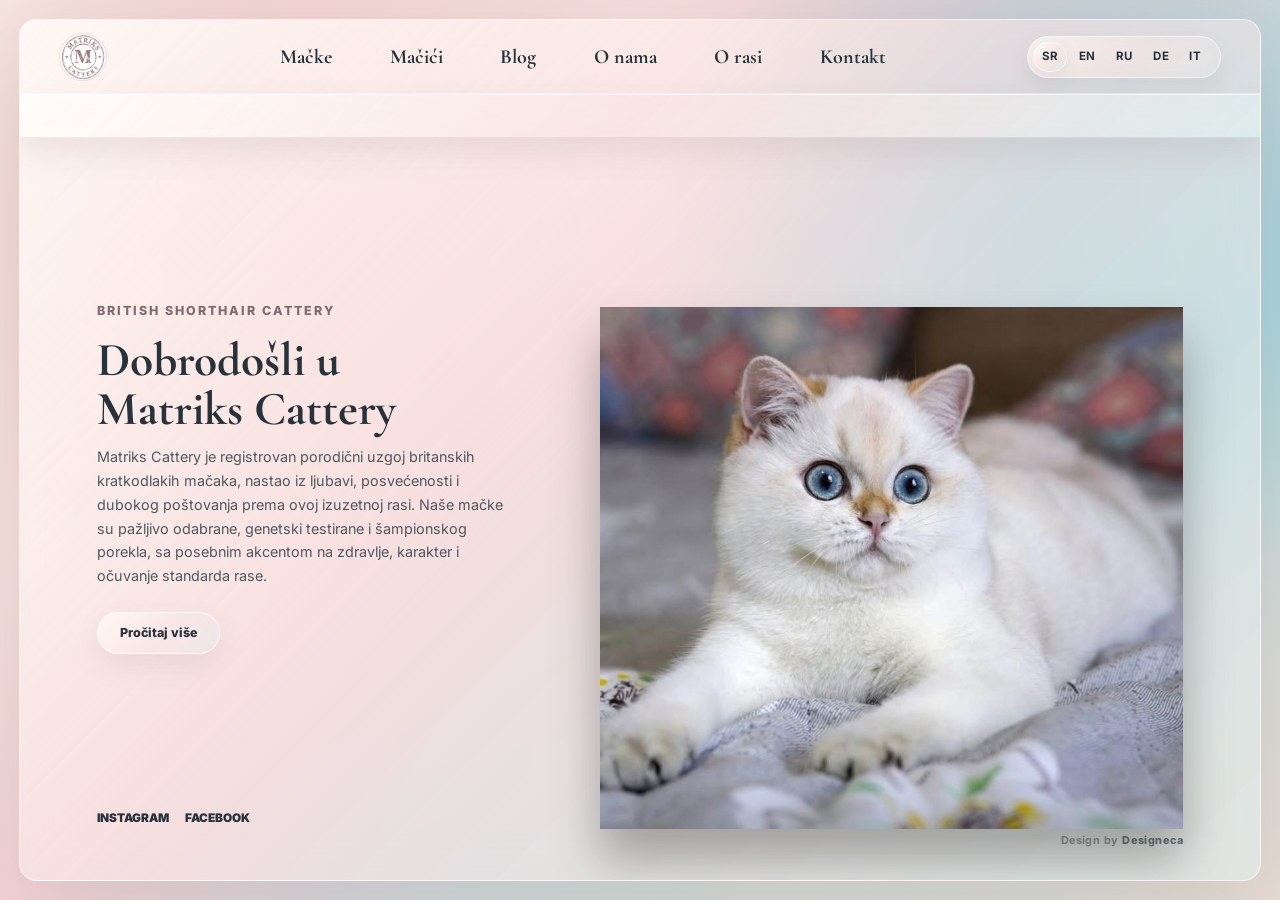
==== index.html @ 69de097d "trakaa" ====
<!doctype html>
<html lang="sr">
  <head>
    <meta charset="UTF-8" />
    <meta name="viewport" content="width=device-width, initial-scale=1.0" />
    <title>Matriks Cattery | Britanske kratkodlake mačke</title>
    <meta
      name="description"
      content="Matriks Cattery je odgajivačnica britanskih kratkodlakih mačaka posvećena zdravlju, temperamentu i izložbenom kvalitetu."
    />
    <link rel="preconnect" href="https://fonts.googleapis.com" />
    <link rel="preconnect" href="https://fonts.gstatic.com" crossorigin />
    <link
      href="https://fonts.googleapis.com/css2?family=Cormorant+Garamond:wght@500;600;700&family=Inter:wght@400;500;600;700&display=swap"
      rel="stylesheet"
    />
    <link rel="stylesheet" href="styles.css?v=home-news-ticker-13" />
  </head>
  <body class="public-page home-page">
    <div class="intro" id="intro" aria-label="Matriks Cattery intro">
      <img src="img/logo.jpg" alt="Matriks Cattery logo" />
      <span>Matriks Cattery</span>
    </div>
    <header class="site-header">
      <a class="brand" href="index.html" aria-label="Matriks Cattery početna">
        <img src="img/logo.jpg" alt="" />
      </a>
      <button class="nav-toggle" type="button" aria-label="Otvori meni" aria-expanded="false">
        <span></span>
        <span></span>
      </button>
      <nav class="site-nav" aria-label="Glavna navigacija">
        <a href="index.html">Početna</a>
        <a href="macke.html">Naše mačke</a>
        <a href="macici.html">Naši mačići</a>
        <a href="blog.html">Blog</a>
        <a href="onama.html">O nama</a>
        <a href="rasa.html">O rasi</a>
        <a href="kontakt.html">Kontakt</a>
      </nav>
    </header>

    <main>
      <section class="hero" id="pocetna">
        <div class="hero-stage">
          <div class="hero-topline">
            <a class="brand hero-brand" href="index.html" aria-label="Matriks Cattery početna">
              <img src="img/logo.jpg" alt="" />
            </a>
            <button class="frame-menu-toggle" type="button" aria-label="Otvori meni" aria-expanded="false">
              <span></span>
              <span></span>
            </button>
            <div class="hero-mini-nav" aria-label="Brza navigacija">
              <a href="macke.html">Mačke</a>
              <a href="macici.html">Mačići</a>
              <a href="blog.html">Blog</a>
              <a href="onama.html">O nama</a>
              <a href="rasa.html">O rasi</a>
              <a href="kontakt.html">Kontakt</a>
            </div>
            <div class="top-actions" id="homeTopActions"></div>
          </div>

          <aside class="news-ticker hidden" id="newsTicker" aria-label="Novosti">
            <div class="news-ticker-track" id="newsTickerTrack"></div>
          </aside>

          <div class="hero-copy">
            <p class="kicker">British Shorthair cattery</p>
            <h1 id="heroTitle">Dobrodošli u<br />Matriks Cattery</h1>
            <p id="heroText">
              Matriks Cattery je registrovan porodični uzgoj britanskih kratkodlakih mačaka, nastao iz ljubavi,
              posvećenosti i dubokog poštovanja prema ovoj izuzetnoj rasi. Naše mačke su pažljivo odabrane,
              genetski testirane i šampionskog porekla, sa posebnim akcentom na zdravlje, karakter i očuvanje standarda rase.
            </p>
            <div class="hero-actions" id="heroActions" aria-live="polite"></div>
          </div>

          <div class="hero-cat">
            <img id="heroImage" src="img/739040313_2035024693816032_1814703656727180949_n.jpg" alt="Britanska kratkodlaka mačka" />
          </div>

          <div class="hero-social" aria-label="Društvene mreže i potpis dizajna">
            <div class="hero-social-links">
              <a href="https://www.instagram.com/matrikscattery/">Instagram</a>
              <a href="kontakt.html">Facebook</a>
            </div>
            <p>Design by <a href="https://www.designeca.rs" target="_blank" rel="noopener noreferrer">Designeca</a></p>
          </div>
        </div>
      </section>
    </main>

    <dialog class="detail-modal" id="detailModal">
      <button class="modal-close" type="button" aria-label="Zatvori">×</button>
      <div class="modal-content" id="modalContent"></div>
    </dialog>

    <script src="script.js?v=home-news-ticker-13"></script>
  </body>
</html>
---- styles.css ----
:root {
  --pink: #efc4c8;
  --blue: #98cbd5;
  --cream: #f8f3ea;
  --taupe: #e8ddd5;
  --coffee: #6f5c4d;
  --mink: #b8aa9b;
  --panel: #b9aa9a;
  --ink: #27323a;
  --muted: #687078;
  --paper: #fffdf9;
  --white: #ffffff;
  --line: rgba(39, 50, 58, 0.16);
  --shadow: 0 22px 70px rgba(39, 50, 58, 0.13);
  --glass: rgba(255, 253, 249, 0.46);
}

* {
  box-sizing: border-box;
}

html {
  scroll-behavior: smooth;
}

body {
  margin: 0;
  color: var(--ink);
  background: #f4f0e8;
  font-family: "Inter", Arial, sans-serif;
}

img {
  display: block;
  max-width: 100%;
}

a {
  color: inherit;
}

.intro {
  position: fixed;
  inset: 0;
  z-index: 30;
  display: grid;
  place-items: center;
  gap: 18px;
  align-content: center;
  background: var(--paper);
  animation: introExit 1.15s ease 1.35s forwards;
}

.intro.is-hidden {
  display: none;
}

.intro img {
  width: min(210px, 42vw);
  border-radius: 50%;
  mix-blend-mode: multiply;
  animation: introMark 1.5s ease forwards;
}

.intro span {
  font-family: "Cormorant Garamond", Georgia, serif;
  font-size: clamp(2.1rem, 6vw, 5.2rem);
  font-weight: 700;
  letter-spacing: 0;
}

@keyframes introExit {
  to {
    opacity: 0;
    visibility: hidden;
    pointer-events: none;
  }
}

@keyframes introMark {
  from {
    opacity: 0;
    transform: scale(0.92);
  }
}

.site-header {
  position: sticky;
  top: 0;
  z-index: 20;
  display: flex;
  align-items: center;
  justify-content: space-between;
  min-height: 76px;
  padding: 12px clamp(18px, 4vw, 56px);
  border-bottom: 1px solid var(--line);
  background: rgba(255, 253, 249, 0.72);
  backdrop-filter: blur(18px);
}

.brand {
  display: flex;
  align-items: center;
  gap: 10px;
  text-decoration: none;
  font-family: "Cormorant Garamond", Georgia, serif;
  font-size: 1.45rem;
  font-weight: 700;
}

.brand img {
  width: 44px;
  height: 44px;
  border-radius: 50%;
  object-fit: cover;
  mix-blend-mode: multiply;
}

.site-nav {
  display: flex;
  align-items: center;
  gap: clamp(14px, 2.4vw, 32px);
  font-size: 0.86rem;
  font-weight: 700;
  letter-spacing: 0.08em;
  text-transform: uppercase;
}

.site-nav a {
  text-decoration: none;
  transition: color 0.2s ease;
}

.site-nav a:hover {
  color: #806269;
}

.nav-toggle {
  display: none;
}

.section {
  padding: clamp(64px, 9vw, 128px) clamp(18px, 5vw, 72px);
}

.hero {
  position: relative;
  display: grid;
  grid-template-columns: minmax(0, 1.15fr) minmax(320px, 0.85fr);
  gap: clamp(24px, 5vw, 72px);
  align-items: end;
  min-height: calc(100svh - 76px);
  overflow: hidden;
  background:
    linear-gradient(180deg, rgba(236, 195, 199, 0.72), transparent 34%),
    var(--cream);
}

.kicker {
  margin: 0 0 14px;
  color: #7a6a6f;
  font-size: 0.78rem;
  font-weight: 800;
  letter-spacing: 0.16em;
  text-transform: uppercase;
}

h1,
h2,
h3 {
  margin: 0;
  font-family: "Cormorant Garamond", Georgia, serif;
  font-weight: 700;
  line-height: 0.98;
  letter-spacing: 0;
}

h1 {
  font-size: clamp(4.2rem, 14vw, 10.8rem);
}

h2 {
  max-width: 980px;
  font-size: clamp(2.6rem, 7vw, 6.4rem);
}

h3 {
  font-size: clamp(1.65rem, 3vw, 2.4rem);
}

p {
  line-height: 1.75;
}

.hero-copy p:not(.kicker),
.section-heading p,
.welcome-grid p,
.breed-copy p,
.contact p {
  color: var(--muted);
  font-size: clamp(1rem, 1.4vw, 1.16rem);
}

.hero-actions {
  display: flex;
  flex-wrap: wrap;
  gap: 12px;
  margin-top: 28px;
}

.button {
  display: inline-flex;
  align-items: center;
  min-height: 48px;
  padding: 0 22px;
  border: 1px solid var(--ink);
  border-radius: 999px;
  font-weight: 800;
  text-decoration: none;
}

.button.primary {
  color: var(--paper);
  background: var(--ink);
}

.button.ghost {
  background: rgba(255, 253, 249, 0.45);
}

.meta,
.status {
  color: var(--muted);
  font-size: 0.76rem;
  font-weight: 800;
  letter-spacing: 0.12em;
  text-transform: uppercase;
}

.hero {
  display: block;
  grid-template-columns: none;
  gap: 0;
  align-items: initial;
  overflow: visible;
  min-height: calc(100svh - 76px);
  padding: clamp(34px, 6vw, 86px) clamp(18px, 5vw, 72px);
  background:
    radial-gradient(circle at 18% 18%, rgba(239, 196, 200, 0.82), transparent 34%),
    radial-gradient(circle at 82% 26%, rgba(152, 203, 213, 0.62), transparent 32%),
    radial-gradient(circle at 58% 84%, rgba(232, 221, 213, 0.76), transparent 38%),
    linear-gradient(135deg, var(--cream), rgba(239, 196, 200, 0.5) 42%, rgba(152, 203, 213, 0.44) 72%, var(--taupe));
}

.hero-stage {
  position: relative;
  isolation: isolate;
  width: min(1180px, 100%);
  min-height: min(640px, calc(100svh - 170px));
  margin: 0 auto;
  overflow: hidden;
  border: 1px solid rgba(255, 255, 255, 0.58);
  border-radius: 18px;
  background:
    linear-gradient(135deg, rgba(255, 253, 249, 0.72), rgba(239, 196, 200, 0.24) 48%, rgba(152, 203, 213, 0.18)),
    rgba(255, 253, 249, 0.44);
  background-size: auto;
  box-shadow: 0 28px 90px rgba(103, 91, 89, 0.16);
  backdrop-filter: blur(18px) saturate(1.12);
}

.hero-stage::after {
  content: "";
  position: absolute;
  inset: -45%;
  z-index: 5;
  pointer-events: none;
  background: linear-gradient(105deg, transparent 36%, rgba(255, 255, 255, 0.62) 48%, rgba(255, 255, 255, 0.18) 55%, transparent 66%);
  transform: translateX(-75%) rotate(2deg);
  animation: glassSweep 1.55s ease-out 0.35s both;
}

@keyframes glassSweep {
  to {
    transform: translateX(75%) rotate(2deg);
    opacity: 0;
  }
}

.hero-topline {
  position: relative;
  grid-area: top;
  margin: 0 calc(clamp(54px, 6vw, 98px) * -1);
  z-index: 3;
  display: grid;
  grid-template-columns: 80px minmax(0, 1fr) auto;
  gap: 18px;
  align-items: center;
  min-height: 70px;
  padding: 0 clamp(18px, 3vw, 46px);
  border-bottom: 1px solid rgba(255, 255, 255, 0.42);
  color: var(--ink);
  transition: background 0.22s ease, box-shadow 0.22s ease, backdrop-filter 0.22s ease;
}

.hero-topline.is-scrolled,
.frame-topline.is-scrolled {
  background:
    linear-gradient(135deg, rgba(255, 255, 255, 0.68), rgba(255, 253, 249, 0.42), rgba(239, 196, 200, 0.12)),
    rgba(255, 255, 255, 0.46);
  box-shadow: 0 18px 44px rgba(103, 91, 89, 0.1);
  backdrop-filter: blur(18px) saturate(1.12);
}

.hero-stage > .hero-copy,
.hero-stage > .hero-cat,
.hero-stage > .hero-social {
  position: relative;
}

.hero-brand {
  color: var(--ink);
  font-family: "Inter", Arial, sans-serif;
  font-size: 0.95rem;
  font-weight: 900;
  text-transform: uppercase;
}

.hero-brand img {
  width: 48px;
  height: 48px;
  border: 1px solid rgba(39, 50, 58, 0.12);
  mix-blend-mode: normal;
}

.hero-mini-nav {
  display: flex;
  justify-content: center;
  gap: clamp(24px, 4.5vw, 64px);
  align-items: center;
  font-family: "Cormorant Garamond", Georgia, serif;
  font-size: clamp(1.25rem, 1.55vw, 1.72rem);
  font-weight: 700;
  letter-spacing: 0;
  text-transform: none;
}

.hero-mini-nav a,
.hero-social a {
  color: var(--ink);
  text-decoration: none;
}

.top-actions {
  justify-self: end;
  display: flex;
  align-items: center;
  gap: 10px;
}

.frame-topline .top-actions {
  position: relative;
  align-self: center;
  flex-direction: column;
  align-items: flex-end;
  gap: 6px;
}

.language-switcher {
  display: inline-grid;
  grid-template-columns: repeat(5, 34px);
  justify-content: center;
  gap: 3px;
  padding: 5px;
  border: 1px solid rgba(255, 255, 255, 0.54);
  border-radius: 999px;
  background:
    linear-gradient(135deg, rgba(255, 253, 249, 0.48), rgba(239, 196, 200, 0.14), rgba(152, 203, 213, 0.12)),
    rgba(255, 253, 249, 0.22);
  box-shadow: 0 10px 24px rgba(103, 91, 89, 0.08);
  backdrop-filter: blur(12px) saturate(1.12);
}

.language-switcher button {
  width: 34px;
  min-width: 0;
  height: 30px;
  border: 0;
  border-radius: 999px;
  color: var(--ink);
  background: transparent;
  cursor: pointer;
  font: 700 0.72rem/1 "Inter", Arial, sans-serif;
  letter-spacing: 0.04em;
  transition: background 0.2s ease, color 0.2s ease, transform 0.2s ease;
}

.language-switcher button[data-lang="it"] {
  transform: translateX(-3px);
}

.language-switcher button:hover,
.language-switcher button:focus-visible,
.language-switcher button.is-active {
  color: var(--ink);
  background:
    linear-gradient(135deg, rgba(255, 253, 249, 0.72), rgba(239, 196, 200, 0.28) 52%, rgba(152, 203, 213, 0.22)),
    rgba(255, 253, 249, 0.38);
  box-shadow: inset 0 0 0 1px rgba(255, 255, 255, 0.58), 0 6px 16px rgba(103, 91, 89, 0.1);
}

.language-switcher button:hover,
.language-switcher button:focus-visible {
  transform: translateY(-1px);
}

.language-switcher button[data-lang="it"]:hover,
.language-switcher button[data-lang="it"]:focus-visible {
  transform: translate(-3px, -1px);
}

.hero-copy {
  grid-area: copy;
  z-index: 2;
  width: min(520px, 100%);
  padding: 0;
  color: var(--ink);
  transition: opacity 0.32s ease, transform 0.32s ease;
}

.hero-copy .kicker {
  color: #7f6b71;
}

.hero-copy h1 {
  color: var(--ink);
  font-family: "Cormorant Garamond", Georgia, serif;
  font-size: clamp(2.25rem, 3.7vw, 3.65rem);
  font-weight: 700;
  line-height: 1.03;
  text-transform: none;
}

.hero-copy p:not(.kicker) {
  width: min(430px, 100%);
  margin: 12px 0 0;
  color: #4f5960;
  font-size: clamp(0.9rem, 1vw, 1.05rem);
  line-height: 1.65;
}

#heroText {
  max-height: min(34vh, 340px);
  overflow-y: auto;
  padding-right: 8px;
  scrollbar-color: rgba(39, 50, 58, 0.18) rgba(255, 253, 249, 0.22);
  scrollbar-width: thin;
}

.hero-actions {
  display: flex;
  flex-wrap: wrap;
  gap: 12px;
  margin-top: 24px;
}

.hero-actions:empty {
  display: none;
}

.hero-actions .button {
  min-height: 42px;
  border-color: rgba(255, 255, 255, 0.68);
  color: var(--ink);
  font-size: clamp(0.78rem, 0.88vw, 0.95rem);
  background:
    linear-gradient(135deg, rgba(255, 253, 249, 0.54), rgba(255, 255, 255, 0.18)),
    rgba(255, 253, 249, 0.28);
  box-shadow: 0 12px 28px rgba(103, 91, 89, 0.1);
  backdrop-filter: blur(14px) saturate(1.14);
  transition: border-color 0.22s ease, box-shadow 0.22s ease, transform 0.22s ease, background 0.22s ease;
}

.hero-actions .button.primary {
  border-color: rgba(255, 255, 255, 0.72);
  color: var(--ink);
  background:
    linear-gradient(135deg, rgba(255, 253, 249, 0.58), rgba(239, 196, 200, 0.2) 52%, rgba(152, 203, 213, 0.16)),
    rgba(255, 253, 249, 0.26);
}

.hero-actions .button.ghost {
  background: rgba(255, 253, 249, 0.42);
}

.hero-actions .button:hover,
.hero-actions .button:focus-visible {
  border-color: rgba(255, 255, 255, 0.92);
  background:
    linear-gradient(135deg, rgba(255, 253, 249, 0.72), rgba(239, 196, 200, 0.28) 52%, rgba(152, 203, 213, 0.22)),
    rgba(255, 253, 249, 0.38);
  box-shadow: 0 18px 38px rgba(103, 91, 89, 0.16);
  transform: translateY(-2px);
}

.hero-cat {
  grid-area: image;
  align-self: end;
  justify-self: stretch;
  z-index: 2;
  width: 100%;
  min-width: 0;
  filter: drop-shadow(0 30px 24px rgba(36, 29, 25, 0.34));
  transition: opacity 0.32s ease, transform 0.32s ease;
}

.hero-cat img {
  width: 100%;
  height: min(58vh, 560px);
  object-fit: cover;
  object-position: center top;
  border-radius: 0;
  mix-blend-mode: normal;
}

.hero-stage.is-transitioning .hero-copy {
  opacity: 0;
  transform: translateY(10px);
}

.hero-stage.is-transitioning .hero-cat {
  opacity: 0;
  transform: translateX(12px);
}

.hero-social {
  grid-area: social;
  z-index: 4;
  display: grid;
  gap: 6px;
  color: var(--ink);
  font-size: 0.74rem;
  font-weight: 900;
  text-transform: uppercase;
}

.hero-social-links {
  display: flex;
  gap: 16px;
}

.hero-social a {
  position: relative;
  transition: color 0.22s ease, transform 0.22s ease, opacity 0.22s ease;
}

.hero-social a::after {
  content: "";
  position: absolute;
  left: 0;
  right: 0;
  bottom: -3px;
  height: 1px;
  background: currentColor;
  opacity: 0;
  transform: scaleX(0.35);
  transform-origin: left;
  transition: opacity 0.22s ease, transform 0.22s ease;
}

.hero-social a:hover,
.hero-social a:focus-visible {
  color: #7f6b71;
  transform: translateY(-1px);
}

.hero-social a:hover::after,
.hero-social a:focus-visible::after {
  opacity: 0.55;
  transform: scaleX(1);
}

.hero-social p {
  margin: 0;
  color: rgba(39, 50, 58, 0.48);
  font-size: 0.68rem;
  font-weight: 700;
  letter-spacing: 0.04em;
  text-transform: none;
}

.hero-social p a {
  color: rgba(39, 50, 58, 0.66);
  font-weight: 800;
}

.welcome {
  background:
    linear-gradient(90deg, rgba(236, 195, 199, 0.56), transparent 38%),
    var(--paper);
}

.magazine-intro {
  border-top: 18px solid var(--white);
}

.page-hero {
  position: relative;
  overflow: hidden;
  padding: clamp(78px, 12vw, 150px) clamp(18px, 6vw, 86px);
  background:
    linear-gradient(90deg, rgba(255, 255, 255, 0.28) 0 1px, transparent 1px 100%),
    linear-gradient(180deg, rgba(255, 255, 255, 0.28) 0 1px, transparent 1px 100%),
    linear-gradient(180deg, rgba(236, 195, 199, 0.46), rgba(148, 200, 211, 0.34));
  color: var(--ink);
}

.page-hero h1,
.contact h1,
.detail-hero h1,
.post-detail h1 {
  position: relative;
  z-index: 1;
  max-width: 980px;
  color: inherit;
  font-family: "Inter", Arial, sans-serif;
  font-size: clamp(3.2rem, 10vw, 8.5rem);
  font-weight: 500;
  line-height: 0.95;
  text-transform: uppercase;
}

.page-hero p:not(.kicker) {
  position: relative;
  z-index: 1;
  max-width: 560px;
  color: rgba(255, 255, 255, 0.78);
  font-size: 1.05rem;
}

.section-link,
.text-link,
.back-link {
  display: inline-flex;
  width: fit-content;
  margin-top: 24px;
  color: inherit;
  font-weight: 900;
  letter-spacing: 0.08em;
  text-decoration: none;
  text-transform: uppercase;
}

.section-link::after,
.text-link::after,
.back-link::before {
  color: inherit;
}

.section-link::after,
.text-link::after {
  content: " →";
}

.back-link::before {
  content: "← ";
}

.section-heading {
  display: grid;
  gap: 18px;
  margin-bottom: clamp(32px, 6vw, 72px);
}

.section-heading h2 {
  text-transform: uppercase;
}

.section-heading.split {
  grid-template-columns: minmax(0, 1.2fr) minmax(260px, 0.8fr);
  align-items: end;
}

.welcome-grid {
  display: grid;
  grid-template-columns: minmax(0, 0.9fr) minmax(320px, 1.1fr);
  gap: clamp(28px, 6vw, 80px);
}

.metrics {
  display: grid;
  grid-template-columns: repeat(3, 1fr);
  gap: 1px;
  background: var(--line);
}

.metrics span {
  display: grid;
  align-content: start;
  min-height: 190px;
  padding: 24px;
  background: var(--cream);
  color: var(--muted);
  line-height: 1.55;
}

.metrics strong {
  display: block;
  margin-bottom: 18px;
  color: var(--ink);
  font-family: "Cormorant Garamond", Georgia, serif;
  font-size: 2rem;
}

.color-band {
  background:
    linear-gradient(90deg, rgba(148, 200, 211, 0.46), transparent 48%),
    #d6cabf;
}

.card-grid {
  display: grid;
  grid-template-columns: repeat(3, minmax(0, 1fr));
  gap: 18px;
}

.animal-card,
.blog-item {
  position: relative;
  display: grid;
  border: 1px solid var(--line);
  border-radius: 8px;
  overflow: hidden;
  background: #3f3934;
  box-shadow: 0 18px 54px rgba(39, 50, 58, 0.12);
}

.animal-card {
  min-height: 520px;
  border-color: rgba(255, 255, 255, 0.56);
  cursor: pointer;
  text-align: left;
  font: inherit;
  color: var(--ink);
  background:
    linear-gradient(135deg, rgba(255, 253, 249, 0.4), rgba(255, 255, 255, 0.16)),
    rgba(255, 253, 249, 0.24);
  box-shadow: 0 22px 54px rgba(103, 91, 89, 0.14);
  backdrop-filter: blur(14px) saturate(1.12);
  transition: border-color 0.24s ease, box-shadow 0.24s ease, transform 0.24s ease;
}

.animal-card::before {
  content: none;
}

.animal-card img {
  width: 100%;
  height: 100%;
  min-height: 520px;
  object-fit: cover;
  opacity: 0.92;
  filter: saturate(0.86) contrast(1.01);
  transition: opacity 0.24s ease, filter 0.24s ease, transform 0.24s ease;
}

.animal-card::after {
  content: "";
  position: absolute;
  inset: 0;
  background:
    linear-gradient(180deg, transparent 45%, rgba(255, 253, 249, 0.34));
  pointer-events: none;
}

.card-body {
  position: absolute;
  inset: auto 18px 18px;
  z-index: 2;
  display: grid;
  padding: 14px 16px;
  border: 1px solid rgba(255, 255, 255, 0.62);
  border-radius: 8px;
  background:
    linear-gradient(135deg, rgba(255, 253, 249, 0.58), rgba(239, 196, 200, 0.18) 48%, rgba(152, 203, 213, 0.18)),
    rgba(255, 253, 249, 0.28);
  box-shadow: 0 14px 34px rgba(39, 50, 58, 0.1);
  backdrop-filter: blur(14px) saturate(1.14);
}

.card-body h3 {
  color: #2d3940;
  font-family: "Inter", Arial, sans-serif;
  font-size: clamp(0.95rem, 1.25vw, 1.35rem);
  font-weight: 700;
  line-height: 1.06;
  text-transform: none;
  margin: 0;
  overflow-wrap: anywhere;
}

.card-meta {
  display: block;
  margin-top: 7px;
  color: rgba(45, 57, 64, 0.78);
  font-size: 0.78rem;
  font-weight: 700;
  line-height: 1.35;
  overflow-wrap: anywhere;
}

.animal-card:hover,
.animal-card:focus-visible {
  border-color: rgba(255, 255, 255, 0.86);
  box-shadow: 0 28px 70px rgba(103, 91, 89, 0.2);
  transform: translateY(-4px);
}

.animal-card:hover img,
.animal-card:focus-visible img {
  opacity: 1;
  filter: saturate(0.96) contrast(1.04);
  transform: scale(1.02);
}

.status {
  width: fit-content;
  padding: 7px 10px;
  border-radius: 999px;
  background: rgba(148, 200, 211, 0.28);
  color: #315763;
}

.animal-card .status {
  background: rgba(255, 255, 255, 0.16);
  color: rgba(255, 255, 255, 0.9);
}

.editorial {
  background:
    linear-gradient(180deg, var(--paper), #eee5dc),
    var(--paper);
}

.blog-list {
  display: grid;
  gap: 1px;
  background: var(--line);
}

.blog-item {
  grid-template-columns: minmax(220px, 0.5fr) minmax(0, 1fr);
  border: 0;
  border-radius: 0;
  box-shadow: none;
  background: var(--paper);
}

.blog-item img,
.blog-item video {
  width: 100%;
  height: 100%;
  min-height: 260px;
  object-fit: cover;
  background: var(--taupe);
}

.blog-item.is-text-only {
  grid-template-columns: 1fr;
}

.blog-copy {
  display: grid;
  gap: 16px;
  align-content: center;
  padding: clamp(24px, 4vw, 52px);
  background: #f8f4ed;
}

.blog-copy p {
  margin: 0;
  color: var(--muted);
}

.breed {
  display: grid;
  grid-template-columns: minmax(280px, 0.75fr) minmax(0, 1fr);
  gap: clamp(28px, 6vw, 86px);
  align-items: center;
  background:
    linear-gradient(90deg, rgba(236, 195, 199, 0.38), transparent 38%),
    linear-gradient(180deg, var(--blue), var(--cream) 72%);
}

.breed-image {
  border-radius: 8px;
  overflow: hidden;
  box-shadow: var(--shadow);
}

.breed-image img {
  width: 100%;
  aspect-ratio: 4 / 5;
  object-fit: cover;
}

.breed-copy ul {
  display: grid;
  gap: 12px;
  margin: 28px 0 0;
  padding-left: 20px;
  color: var(--muted);
  line-height: 1.7;
}

.contact {
  display: grid;
  grid-template-columns: minmax(280px, 0.78fr) minmax(360px, 0.82fr);
  gap: clamp(24px, 4vw, 58px);
  align-items: center;
  background: var(--pink);
}

.contact-copy {
  display: grid;
  gap: 16px;
  align-content: center;
}

.contact-page .contact h1 {
  max-width: 680px;
  font-size: clamp(2.15rem, 4.4vw, 4.7rem);
  line-height: 0.98;
}

.contact-copy p {
  max-width: 560px;
  margin: 0;
  color: #5f666d;
  font-size: clamp(0.95rem, 1.1vw, 1.08rem);
  line-height: 1.65;
}

.contact-panel {
  display: grid;
  gap: 1px;
  background: rgba(39, 50, 58, 0.16);
}

.contact-panel a,
.contact-panel span {
  padding: 20px;
  background: rgba(255, 253, 249, 0.72);
  color: var(--ink);
  font-weight: 800;
  text-decoration: none;
}

.contact-form {
  width: min(620px, 100%);
  justify-self: center;
  display: grid;
  grid-template-columns: repeat(2, minmax(0, 1fr));
  gap: 16px;
  padding: clamp(18px, 3vw, 30px);
  border: 1px solid rgba(255, 255, 255, 0.62);
  border-radius: 12px;
  background:
    linear-gradient(135deg, rgba(255, 253, 249, 0.58), rgba(239, 196, 200, 0.16), rgba(152, 203, 213, 0.14)),
    rgba(255, 253, 249, 0.3);
  box-shadow: 0 24px 64px rgba(103, 91, 89, 0.12);
  backdrop-filter: blur(18px) saturate(1.14);
}

.contact-form label {
  display: grid;
  gap: 8px;
  color: #7f6b71;
  font-size: 0.76rem;
  font-weight: 900;
  letter-spacing: 0.08em;
  text-transform: uppercase;
}

.contact-form label:has(textarea),
.contact-form .form-status {
  grid-column: 1 / -1;
}

.contact-form input,
.contact-form textarea {
  width: 100%;
  border: 1px solid rgba(255, 255, 255, 0.58);
  border-radius: 10px;
  padding: 14px 15px;
  color: var(--ink);
  background:
    linear-gradient(135deg, rgba(255, 253, 249, 0.7), rgba(255, 255, 255, 0.24)),
    rgba(255, 253, 249, 0.34);
  box-shadow: inset 0 1px 0 rgba(255, 255, 255, 0.44);
  font: 500 0.98rem/1.45 "Inter", Arial, sans-serif;
  resize: vertical;
  transition: border-color 0.2s ease, box-shadow 0.2s ease, background 0.2s ease;
}

.contact-form textarea {
  min-height: 150px;
}

.contact-form input:focus,
.contact-form textarea:focus {
  outline: 0;
  border-color: rgba(152, 203, 213, 0.88);
  background:
    linear-gradient(135deg, rgba(255, 253, 249, 0.82), rgba(239, 196, 200, 0.16), rgba(152, 203, 213, 0.16)),
    rgba(255, 253, 249, 0.46);
  box-shadow: 0 0 0 4px rgba(152, 203, 213, 0.16), inset 0 1px 0 rgba(255, 255, 255, 0.48);
}

.contact-form .button {
  width: fit-content;
  min-height: 44px;
  border-color: rgba(255, 255, 255, 0.7);
  color: var(--ink);
  background:
    linear-gradient(135deg, rgba(255, 253, 249, 0.64), rgba(239, 196, 200, 0.2), rgba(152, 203, 213, 0.16)),
    rgba(255, 253, 249, 0.32);
  box-shadow: 0 14px 34px rgba(103, 91, 89, 0.12);
  backdrop-filter: blur(14px) saturate(1.14);
}

.contact-form .button:hover,
.contact-form .button:focus-visible {
  border-color: rgba(255, 255, 255, 0.92);
  box-shadow: 0 18px 42px rgba(103, 91, 89, 0.17);
  transform: translateY(-2px);
}

.contact-form .button:disabled {
  cursor: wait;
  opacity: 0.62;
  transform: none;
}

footer {
  display: flex;
  align-items: center;
  justify-content: center;
  gap: 12px;
  padding: 28px;
  background: var(--ink);
  color: var(--paper);
  font-weight: 700;
}

footer img {
  width: 34px;
  height: 34px;
  border-radius: 50%;
}

.detail-modal {
  position: relative;
  width: min(1040px, calc(100vw - 28px));
  padding: 0;
  border: 0;
  border-radius: 8px;
  color: var(--ink);
  background: var(--paper);
  box-shadow: var(--shadow);
}

.detail-modal::backdrop {
  background: rgba(39, 50, 58, 0.52);
  backdrop-filter: blur(8px);
}

.modal-close {
  position: absolute;
  top: 12px;
  right: 12px;
  z-index: 2;
  width: 42px;
  height: 42px;
  border: 0;
  border-radius: 50%;
  color: var(--ink);
  background: var(--paper);
  cursor: pointer;
  font-size: 2rem;
  line-height: 1;
}

.modal-layout {
  display: grid;
  grid-template-columns: minmax(0, 0.9fr) minmax(320px, 0.8fr);
  min-height: 520px;
}

.modal-gallery {
  display: grid;
  grid-template-columns: repeat(2, 1fr);
  gap: 1px;
  background: var(--line);
}

.modal-gallery img {
  width: 100%;
  height: 100%;
  min-height: 240px;
  object-fit: cover;
}

.modal-text {
  display: grid;
  align-content: center;
  gap: 18px;
  padding: clamp(26px, 5vw, 58px);
}

.modal-text p {
  margin: 0;
  color: var(--muted);
}

.facts {
  display: grid;
  gap: 1px;
  margin-top: 8px;
  background: var(--line);
}

.facts span {
  display: flex;
  justify-content: space-between;
  gap: 16px;
  padding: 13px 0;
  background: var(--paper);
  color: var(--muted);
}

.facts strong {
  color: var(--ink);
}

.detail-hero {
  display: grid;
  grid-template-columns: minmax(0, 1fr) minmax(280px, 420px);
  gap: clamp(28px, 6vw, 80px);
  align-items: end;
  padding: clamp(64px, 10vw, 130px) clamp(18px, 6vw, 86px);
  background:
    linear-gradient(90deg, rgba(148, 200, 211, 0.28), transparent 42%),
    var(--taupe);
}

.detail-hero .back-link {
  grid-column: 1 / -1;
  margin: 0;
}

.detail-hero p,
.post-detail p {
  max-width: 720px;
  color: var(--muted);
  font-size: clamp(1rem, 1.5vw, 1.2rem);
  line-height: 1.8;
}

.detail-gallery {
  display: grid;
  grid-template-columns: repeat(3, minmax(0, 1fr));
  gap: 1px;
  padding: clamp(18px, 5vw, 72px);
  background: var(--ink);
}

.detail-gallery img,
.detail-gallery video {
  width: 100%;
  min-height: 420px;
  max-height: 680px;
  object-fit: cover;
  background: var(--taupe);
}

.post-detail {
  display: grid;
  gap: 20px;
  padding: clamp(64px, 10vw, 130px) clamp(18px, 6vw, 86px);
  background: var(--paper);
}

.post-detail .detail-gallery {
  margin: 24px calc(clamp(18px, 6vw, 86px) * -1) calc(clamp(64px, 10vw, 130px) * -1);
}

@media (max-width: 920px) {
  .nav-toggle {
    display: grid;
    place-items: center;
    gap: 5px;
    width: 44px;
    height: 44px;
    border: 1px solid var(--line);
    border-radius: 50%;
    background: var(--paper);
  }

  .nav-toggle span {
    width: 18px;
    height: 2px;
    background: var(--ink);
  }

  .site-nav {
    position: absolute;
    top: 76px;
    left: 0;
    right: 0;
    display: none;
    grid-template-columns: 1fr;
    gap: 0;
    border-bottom: 1px solid var(--line);
    background: var(--paper);
  }

  .site-nav.is-open {
    display: grid;
  }

  .site-nav a {
    padding: 18px;
    border-top: 1px solid var(--line);
  }

  .section-heading.split,
  .welcome-grid,
  .breed,
  .contact,
  .modal-layout,
  .detail-hero {
    grid-template-columns: 1fr;
  }

  .hero {
    min-height: auto;
    padding: 18px;
  }

  .hero-stage {
    min-height: 0;
  }

  .hero-topline {
    grid-template-columns: 1fr auto;
    min-height: 66px;
    padding: 0 18px;
  }

  .hero-mini-nav {
    display: flex;
    justify-content: flex-start;
    gap: 20px;
    overflow-x: auto;
  }

  .hero-copy {
    width: calc(100% - 48px);
  }

  .hero-cat {
    width: min(430px, 76vw);
    opacity: 0.74;
  }

  .hero-cat img {
    height: 430px;
  }

  .hero-social {
    display: none;
  }

  .home-page .hero-stage {
    grid-template-columns: minmax(0, 1fr);
    grid-template-rows: 66px auto auto auto auto;
    grid-template-areas:
      "top"
      "copy"
      "image"
      "specs"
      "social";
    padding: 0 24px 24px;
  }

  .hero-topline {
    margin: 0 -24px;
  }

  .hero-cat {
    justify-self: end;
  }

  .card-grid,
  .metrics {
    grid-template-columns: repeat(2, minmax(0, 1fr));
  }

  .blog-item {
    grid-template-columns: 1fr;
  }

  .detail-gallery {
    grid-template-columns: repeat(2, minmax(0, 1fr));
  }
}

@media (max-width: 620px) {
  .site-header {
    min-height: 68px;
  }

  .site-nav {
    top: 68px;
  }

  .section {
    padding: 54px 16px;
  }

  h1 {
    font-size: clamp(3.5rem, 22vw, 5.4rem);
  }

  h2 {
    font-size: clamp(2.25rem, 15vw, 3.7rem);
  }

  .card-grid,
  .metrics,
  .modal-gallery,
  .detail-gallery {
    grid-template-columns: 1fr;
  }

  .hero-stage {
    min-height: 0;
  }

  .hero-copy h1 {
    font-size: clamp(2rem, 10vw, 3.1rem);
  }

  .hero-copy p:not(.kicker) {
    max-width: 300px;
  }

  .hero-cat {
    width: min(340px, 90vw);
  }

  .hero-cat img {
    height: 350px;
  }

  .animal-card,
  .animal-card img {
    min-height: 460px;
  }

  .detail-gallery img,
  .detail-gallery video {
    min-height: 320px;
  }

  .button {
    justify-content: center;
    width: 100%;
  }
}

/* Multi-page glass layout */
.public-page {
  height: 100svh;
  overflow: hidden;
  background:
    radial-gradient(circle at 18% 18%, rgba(239, 196, 200, 0.82), transparent 34%),
    radial-gradient(circle at 82% 26%, rgba(152, 203, 213, 0.62), transparent 32%),
    radial-gradient(circle at 58% 84%, rgba(232, 221, 213, 0.76), transparent 38%),
    linear-gradient(135deg, var(--cream), rgba(239, 196, 200, 0.5) 42%, rgba(152, 203, 213, 0.44) 72%, var(--taupe));
}

.public-page > .site-header {
  display: none;
}

.public-page footer {
  display: none;
}

.home-page main,
.frame-page main {
  height: 100svh;
  overflow: hidden;
}

.home-page .hero {
  display: grid;
  align-items: start;
  align-content: start;
  height: 100%;
  min-height: 0;
  padding: 0;
}

.home-page .hero-stage {
  align-self: start;
  width: min(1760px, calc(100% - clamp(18px, 3vw, 44px)));
  height: calc(100svh - clamp(18px, 3vw, 44px));
  margin: calc(clamp(18px, 3vw, 44px) / 2) auto 0;
  max-height: none;
  min-height: 0;
  display: grid;
  grid-template-columns: minmax(300px, 0.86fr) minmax(460px, 1.14fr);
  grid-template-rows: 74px minmax(0, 1fr);
  grid-template-areas:
    "top top"
    "copy image";
  column-gap: clamp(32px, 5vw, 92px);
  row-gap: clamp(18px, 3vw, 34px);
  padding: 0 clamp(54px, 6vw, 98px) clamp(34px, 4vw, 58px);
  overflow: hidden;
}

.home-page .hero-copy {
  align-self: center;
  padding-bottom: clamp(36px, 4vw, 58px);
}

.home-page .hero-cat img {
  height: min(58vh, 560px);
}

.home-page .hero-social {
  position: absolute;
  left: clamp(54px, 6vw, 98px);
  right: clamp(54px, 6vw, 98px);
  bottom: clamp(18px, 2.4vw, 30px);
}

.home-page .hero-social p {
  justify-self: end;
  text-align: right;
}

.frame-page main {
  width: min(1760px, calc(100% - clamp(18px, 3vw, 44px)));
  height: calc(100svh - clamp(18px, 3vw, 44px));
  margin: calc(clamp(18px, 3vw, 44px) / 2) auto 0;
  display: grid;
  grid-template-rows: 74px auto minmax(0, 1fr);
  border: 1px solid rgba(255, 255, 255, 0.58);
  border-radius: 18px;
  background:
    linear-gradient(135deg, rgba(255, 253, 249, 0.72), rgba(239, 196, 200, 0.24) 48%, rgba(152, 203, 213, 0.18)),
    rgba(255, 253, 249, 0.44);
  box-shadow: 0 28px 90px rgba(103, 91, 89, 0.16);
  backdrop-filter: blur(18px) saturate(1.12);
  overflow-y: auto;
  overflow-x: hidden;
}

.frame-topline {
  position: sticky;
  top: 0;
  grid-row: 1;
  z-index: 10;
  display: grid;
  grid-template-columns: 80px minmax(0, 1fr) auto;
  gap: 18px;
  align-items: center;
  min-height: 74px;
  padding: 0 clamp(18px, 3vw, 46px);
  border-bottom: 1px solid rgba(255, 255, 255, 0.42);
  background: transparent;
  backdrop-filter: none;
  transition: background 0.22s ease, box-shadow 0.22s ease, backdrop-filter 0.22s ease;
}

.frame-brand img {
  width: 48px;
  height: 48px;
  border: 1px solid rgba(39, 50, 58, 0.12);
  border-radius: 50%;
  object-fit: cover;
  mix-blend-mode: normal;
}

.frame-nav {
  display: flex;
  justify-content: center;
  gap: clamp(24px, 4.5vw, 64px);
  min-width: 0;
  color: var(--ink);
  font-family: "Cormorant Garamond", Georgia, serif;
  font-size: clamp(1.25rem, 1.55vw, 1.72rem);
  font-weight: 700;
  letter-spacing: 0;
}

.frame-nav a {
  color: inherit;
  text-decoration: none;
  white-space: nowrap;
}

.frame-home-link {
  position: absolute;
  top: calc(100% + 8px);
  right: 0;
  z-index: 12;
  justify-self: end;
  padding: 10px 14px;
  border: 1px solid rgba(255, 255, 255, 0.54);
  border-radius: 999px;
  color: var(--ink);
  background:
    linear-gradient(135deg, rgba(255, 253, 249, 0.42), rgba(239, 196, 200, 0.14), rgba(152, 203, 213, 0.12)),
    rgba(255, 253, 249, 0.22);
  box-shadow: 0 10px 24px rgba(103, 91, 89, 0.08);
  font-size: clamp(0.68rem, 0.78vw, 0.82rem);
  font-weight: 500;
  letter-spacing: 0.04em;
  text-decoration: none;
  text-transform: uppercase;
  white-space: nowrap;
  backdrop-filter: blur(12px) saturate(1.12);
  transition: border-color 0.22s ease, box-shadow 0.22s ease, transform 0.22s ease, background 0.22s ease;
}

.frame-home-link:hover,
.frame-home-link:focus-visible {
  border-color: rgba(255, 255, 255, 0.9);
  background:
    linear-gradient(135deg, rgba(255, 253, 249, 0.62), rgba(239, 196, 200, 0.2), rgba(152, 203, 213, 0.16)),
    rgba(255, 253, 249, 0.32);
  box-shadow: 0 14px 32px rgba(103, 91, 89, 0.13);
  transform: translateY(-1px);
}

.frame-page .page-hero {
  min-height: 0;
  padding: clamp(18px, 3vw, 34px) clamp(24px, 5vw, 64px) 12px;
  background: transparent;
}

.frame-page .page-hero::after {
  right: 34px;
  bottom: -0.22em;
  font-size: clamp(4.6rem, 13vw, 11rem);
}

.frame-page .page-hero h1,
.frame-page .contact h1,
.frame-page .detail-hero h1,
.frame-page .post-detail h1 {
  color: var(--ink);
  font-family: "Cormorant Garamond", Georgia, serif;
  font-size: clamp(2.2rem, 4.6vw, 4.8rem);
  font-weight: 700;
  line-height: 1;
  text-transform: none;
}

.frame-page .page-hero p:not(.kicker) {
  max-width: 620px;
  margin-bottom: 0;
  color: #4f5960;
  font-size: clamp(1rem, 1.2vw, 1.18rem);
}

.frame-page .section {
  min-height: 0;
  padding: 10px clamp(24px, 5vw, 64px) clamp(20px, 3vw, 38px);
  background: transparent;
  overflow: auto;
}

.listing-page main {
  grid-template-rows: 74px minmax(0, 1fr);
}

.listing-page .page-hero {
  display: none;
}

.listing-page .section {
  display: grid;
  align-items: center;
  padding: clamp(24px, 4vw, 54px) clamp(24px, 5vw, 64px);
  overflow: hidden;
}

.listing-page .card-grid {
  height: auto;
  max-height: 100%;
  display: flex;
  justify-content: center;
  align-items: center;
  gap: 18px;
  overflow-x: auto;
  overflow-y: hidden;
  padding-bottom: 0;
  scroll-snap-type: x mandatory;
  scrollbar-color: rgba(39, 50, 58, 0.18) rgba(255, 253, 249, 0.22);
  scrollbar-width: thin;
}

.listing-page .card-grid::-webkit-scrollbar,
.blog-page .blog-list::-webkit-scrollbar,
.detail-gallery::-webkit-scrollbar {
  height: 8px;
}

.listing-page .card-grid::-webkit-scrollbar-track,
.blog-page .blog-list::-webkit-scrollbar-track,
.detail-gallery::-webkit-scrollbar-track {
  background: rgba(255, 253, 249, 0.22);
  border-radius: 999px;
}

.listing-page .card-grid::-webkit-scrollbar-thumb,
.blog-page .blog-list::-webkit-scrollbar-thumb,
.detail-gallery::-webkit-scrollbar-thumb {
  background: rgba(39, 50, 58, 0.18);
  border-radius: 999px;
}

.listing-page .animal-card {
  flex: 0 0 clamp(300px, 22vw, 380px);
  width: clamp(300px, 22vw, 380px);
  height: clamp(500px, 62svh, 640px);
  min-height: 0;
  scroll-snap-align: start;
}

.listing-page .animal-card img {
  height: 100%;
  min-height: 0;
}

.listing-page .card-body h3 {
  color: #2f3a40;
  font-family: "Inter", Arial, sans-serif;
  font-size: clamp(0.95rem, 1.12vw, 1.25rem);
  font-weight: 700;
  line-height: 1.08;
  text-transform: none;
  letter-spacing: 0.01em;
}

.listing-page .card-body p {
  color: rgba(255, 255, 255, 0.86);
}

.listing-page .animal-card::before {
  font-size: clamp(4.2rem, 7vw, 7rem);
}

.blog-page .blog-list {
  height: 100%;
  width: min(1120px, 100%);
  margin-inline: auto;
  display: grid;
  grid-template-columns: 1fr;
  align-content: start;
  gap: 18px;
  overflow-x: hidden;
  overflow-y: auto;
  background: transparent;
  scroll-snap-type: y proximity;
  scrollbar-color: rgba(39, 50, 58, 0.18) rgba(255, 253, 249, 0.22);
  scrollbar-width: thin;
}

.blog-page main {
  grid-template-rows: 74px minmax(0, 1fr);
}

.blog-page .page-hero {
  display: none;
}

.blog-page .editorial {
  min-height: 0;
  height: 100%;
  padding: clamp(24px, 4vw, 54px) clamp(24px, 5vw, 64px);
  background: transparent;
  overflow: hidden;
}

.blog-page .blog-item {
  grid-template-columns: 220px minmax(0, 1fr);
  min-height: 0;
  height: 220px;
  width: 100%;
  border: 1px solid rgba(255, 255, 255, 0.18);
  border-radius: 8px;
  overflow: hidden;
  scroll-snap-align: start;
  background: rgba(255, 253, 249, 0.62);
  box-shadow: 0 18px 42px rgba(103, 91, 89, 0.08);
}

.blog-page .blog-item img,
.blog-page .blog-item video {
  width: 100%;
  height: 100%;
  aspect-ratio: 1 / 1;
  min-height: 0;
  object-fit: contain;
  background: rgba(255, 253, 249, 0.72);
}

.blog-page .blog-copy {
  display: grid;
  grid-template-rows: auto auto auto;
  align-content: center;
  gap: 12px;
  min-height: 0;
  padding: clamp(20px, 2.6vw, 28px);
  background: rgba(255, 253, 249, 0.58);
}

.blog-page .blog-copy h3 {
  max-width: 720px;
  font-size: clamp(1.28rem, 1.55vw, 1.85rem);
  line-height: 1.04;
}

.blog-page .blog-copy p {
  max-width: 720px;
  overflow: hidden;
  display: -webkit-box;
  -webkit-box-orient: vertical;
  -webkit-line-clamp: 2;
}

.blog-page .text-link {
  margin-top: 0;
  align-self: start;
  font-size: clamp(0.68rem, 0.76vw, 0.82rem);
  letter-spacing: 0.08em;
}

.detail-page main {
  grid-template-rows: 74px;
  grid-auto-rows: auto;
  align-content: start;
  overflow-y: auto;
  overflow-x: hidden;
  scrollbar-color: rgba(39, 50, 58, 0.18) rgba(255, 253, 249, 0.22);
  scrollbar-width: thin;
}

.detail-page #postDetail {
  grid-template-rows: 74px minmax(0, 1fr);
  overflow-y: auto;
}

.detail-layout {
  grid-row: 2 / -1;
  min-height: calc(100svh - 74px - clamp(18px, 3vw, 44px));
  display: grid;
  grid-template-columns: minmax(320px, 0.58fr) minmax(480px, 0.92fr);
  gap: clamp(34px, 6vw, 86px);
  align-items: stretch;
  padding: clamp(28px, 4vw, 56px) clamp(28px, 5vw, 76px) clamp(34px, 5vw, 70px);
}

.detail-info {
  display: grid;
  align-content: start;
  gap: clamp(18px, 3vw, 34px);
  min-width: 0;
}

.detail-page .detail-hero {
  min-height: 0;
  grid-template-columns: 1fr;
  gap: clamp(14px, 2vw, 24px);
  padding: 0;
  background: transparent;
  overflow: visible;
}

.detail-page .detail-hero .back-link,
.detail-page .post-detail .back-link {
  font-size: clamp(0.62rem, 0.72vw, 0.78rem);
  letter-spacing: 0.06em;
}

.detail-page .detail-hero h1 {
  max-width: 560px;
  font-size: clamp(1.9rem, 3.2vw, 3.65rem);
  line-height: 0.94;
}

.detail-page .detail-hero p,
.detail-page .post-detail p {
  max-width: 560px;
  max-height: none;
  overflow: visible;
  font-size: clamp(0.92rem, 1.05vw, 1.05rem);
  line-height: 1.65;
}

.detail-page .detail-hero .detail-meta {
  max-width: 560px;
  margin: 0;
  color: #7f6b71;
  font-size: clamp(0.82rem, 0.92vw, 0.95rem);
  font-weight: 700;
  line-height: 1.55;
}

.inquiry-toggle {
  width: fit-content;
  margin-top: 6px;
  border-color: rgba(255, 255, 255, 0.68);
  color: var(--ink);
  background:
    linear-gradient(135deg, rgba(255, 253, 249, 0.58), rgba(239, 196, 200, 0.18) 52%, rgba(152, 203, 213, 0.14)),
    rgba(255, 253, 249, 0.26);
  box-shadow: 0 12px 28px rgba(103, 91, 89, 0.1);
  backdrop-filter: blur(14px) saturate(1.14);
}

.inquiry-toggle:hover,
.inquiry-toggle:focus-visible {
  border-color: rgba(255, 255, 255, 0.92);
  box-shadow: 0 18px 38px rgba(103, 91, 89, 0.16);
  transform: translateY(-2px);
}

.inquiry-form {
  width: min(520px, 100%);
  display: grid;
  gap: 12px;
  margin-top: 4px;
  padding: 16px;
  border: 1px solid rgba(255, 255, 255, 0.56);
  border-radius: 8px;
  background:
    linear-gradient(135deg, rgba(255, 253, 249, 0.56), rgba(239, 196, 200, 0.16), rgba(152, 203, 213, 0.14)),
    rgba(255, 253, 249, 0.28);
  box-shadow: 0 18px 44px rgba(103, 91, 89, 0.1);
  backdrop-filter: blur(16px) saturate(1.14);
}

.inquiry-dialog {
  width: min(560px, calc(100vw - 28px));
  padding: 0;
  border: 0;
  border-radius: 14px;
  color: var(--ink);
  background:
    linear-gradient(135deg, rgba(255, 253, 249, 0.74), rgba(239, 196, 200, 0.22), rgba(152, 203, 213, 0.18)),
    rgba(255, 253, 249, 0.54);
  box-shadow: 0 30px 90px rgba(39, 50, 58, 0.24);
  backdrop-filter: blur(20px) saturate(1.14);
}

.inquiry-dialog::backdrop {
  background: rgba(39, 50, 58, 0.28);
  backdrop-filter: blur(10px);
}

.inquiry-close {
  position: absolute;
  top: 12px;
  right: 12px;
  z-index: 2;
  width: 38px;
  height: 38px;
  border: 1px solid rgba(255, 255, 255, 0.66);
  border-radius: 50%;
  color: var(--ink);
  background: rgba(255, 253, 249, 0.58);
  cursor: pointer;
  font-size: 1.7rem;
  line-height: 1;
}

.inquiry-dialog-panel {
  padding: clamp(22px, 4vw, 34px);
}

.inquiry-dialog .inquiry-form {
  width: 100%;
  margin: 0;
  padding: 0;
  border: 0;
  border-radius: 0;
  background: transparent;
  box-shadow: none;
  backdrop-filter: none;
}

.inquiry-heading {
  display: grid;
  gap: 6px;
  padding-right: 42px;
}

.inquiry-heading h2 {
  font-size: clamp(2rem, 5vw, 3.4rem);
}

.inquiry-form[hidden] {
  display: none;
}

.inquiry-form label {
  display: grid;
  gap: 6px;
  color: #7f6b71;
  font-size: 0.78rem;
  font-weight: 800;
  letter-spacing: 0.06em;
  text-transform: uppercase;
}

.inquiry-form input,
.inquiry-form textarea {
  width: 100%;
  border: 1px solid rgba(39, 50, 58, 0.16);
  border-radius: 8px;
  padding: 11px 12px;
  color: var(--ink);
  background: rgba(255, 253, 249, 0.58);
  font: inherit;
  resize: vertical;
}

.inquiry-form input:focus,
.inquiry-form textarea:focus {
  outline: 2px solid rgba(152, 203, 213, 0.5);
  border-color: rgba(152, 203, 213, 0.8);
}

.inquiry-form .button {
  width: fit-content;
  min-height: 40px;
}

.form-status {
  min-height: 1.4em;
  margin: 0;
  color: #5f666d;
  font-size: 0.85rem;
}

.detail-page .detail-gallery {
  position: relative;
  min-height: 0;
  width: 100%;
  height: 100%;
  justify-self: stretch;
  display: grid;
  grid-template-columns: minmax(0, 1fr);
  align-items: center;
  margin: 0;
  padding: 0;
  background: transparent;
}

.detail-page .detail-slider .detail-slider-track > img,
.detail-page .detail-slider .detail-slider-track > video {
  position: absolute;
  inset: 0;
  display: block;
  opacity: 0;
  width: 100%;
  max-width: 100%;
  min-height: 0;
  height: 100%;
  object-fit: contain;
  transition: opacity 0.24s ease;
  background:
    linear-gradient(135deg, rgba(255, 253, 249, 0.72), rgba(239, 196, 200, 0.18) 52%, rgba(152, 203, 213, 0.16)),
    rgba(255, 253, 249, 0.38);
}

.detail-page .detail-slider .detail-slider-track:not(.has-active) > img:first-child,
.detail-page .detail-slider .detail-slider-track:not(.has-active) > video:first-child,
.detail-page .detail-slider .detail-slider-track > img.is-active,
.detail-page .detail-slider .detail-slider-track > video.is-active {
  opacity: 1;
}

.detail-slider-window {
  height: 100%;
  overflow: hidden;
  border: 1px solid rgba(255, 255, 255, 0.58);
  border-radius: 8px;
  background:
    linear-gradient(135deg, rgba(255, 253, 249, 0.5), rgba(239, 196, 200, 0.12), rgba(152, 203, 213, 0.14)),
    rgba(255, 253, 249, 0.28);
  box-shadow: 0 24px 64px rgba(103, 91, 89, 0.16);
}

.detail-slider-track {
  width: 100%;
  height: 100%;
  position: relative;
}

.detail-slider-track::-webkit-scrollbar {
  display: none;
}

.slider-button {
  position: absolute;
  top: 50%;
  z-index: 3;
  transform: translateY(-50%);
  width: 46px;
  height: 46px;
  border: 1px solid rgba(255, 255, 255, 0.68);
  border-radius: 50%;
  color: var(--ink);
  background:
    linear-gradient(135deg, rgba(255, 253, 249, 0.6), rgba(255, 255, 255, 0.18)),
    rgba(255, 253, 249, 0.28);
  box-shadow: 0 12px 28px rgba(103, 91, 89, 0.1);
  backdrop-filter: blur(14px) saturate(1.14);
  cursor: pointer;
  font: 700 2rem/1 "Cormorant Garamond", Georgia, serif;
  transition: border-color 0.22s ease, box-shadow 0.22s ease, transform 0.22s ease, background 0.22s ease;
}

.slider-prev {
  left: clamp(14px, 2vw, 24px);
}

.slider-next {
  right: clamp(14px, 2vw, 24px);
}

.slider-button:hover,
.slider-button:focus-visible {
  border-color: rgba(255, 255, 255, 0.92);
  background:
    linear-gradient(135deg, rgba(255, 253, 249, 0.76), rgba(239, 196, 200, 0.24), rgba(152, 203, 213, 0.18)),
    rgba(255, 253, 249, 0.36);
  box-shadow: 0 18px 38px rgba(103, 91, 89, 0.16);
  transform: translateY(calc(-50% - 1px));
}

.detail-page .post-detail {
  grid-row: 2 / -1;
  min-height: 0;
  height: 100%;
  padding: clamp(26px, 5vw, 64px);
  background: transparent;
  overflow-x: hidden;
  overflow-y: auto;
  -webkit-overflow-scrolling: touch;
  overscroll-behavior: contain;
}

.detail-page .post-detail .detail-gallery {
  width: min(880px, 100%);
  margin: 18px auto 0;
  padding: 0;
  display: grid;
  grid-template-columns: minmax(0, 1fr);
  gap: 16px;
  background: transparent;
}

.detail-page .post-detail .detail-gallery img,
.detail-page .post-detail .detail-gallery video {
  display: block;
  width: auto;
  max-width: 100%;
  min-height: 0;
  height: auto;
  max-height: min(64svh, 620px);
  margin: 0 auto;
  border-radius: 8px;
  object-fit: contain;
  background: rgba(255, 253, 249, 0.56);
  box-shadow: 0 18px 46px rgba(103, 91, 89, 0.12);
}

.post-text-block {
  width: min(760px, 100%);
}

.post-text-block p + p {
  margin-top: 1em;
}

.post-text-block + .post-media-block,
.post-media-block + .post-text-block {
  margin-top: 8px;
}

.info-page main,
.contact-page main,
.about-page main {
  grid-template-rows: 74px minmax(0, 1fr);
}

.info-page .page-hero {
  display: none;
}

.info-page .breed,
.contact-page .contact,
.about-page .about-section {
  min-height: 0;
  height: 100%;
  padding: clamp(24px, 5vw, 64px);
  background: transparent;
  overflow: hidden;
}

.contact-page .contact {
  overflow-y: hidden;
  overflow-x: hidden;
}

.about-page .about-section {
  display: grid;
  grid-template-columns: minmax(260px, 0.58fr) minmax(0, 1fr);
  gap: clamp(30px, 5vw, 82px);
  align-items: center;
  overflow-y: auto;
  overflow-x: hidden;
  scrollbar-color: rgba(39, 50, 58, 0.18) rgba(255, 253, 249, 0.22);
  scrollbar-width: thin;
}

.about-logo-panel {
  min-height: min(620px, calc(100svh - 220px));
  display: grid;
  place-items: center;
  border: 1px solid rgba(255, 255, 255, 0.62);
  border-radius: 14px;
  background:
    linear-gradient(135deg, rgba(255, 253, 249, 0.58), rgba(239, 196, 200, 0.14), rgba(152, 203, 213, 0.12)),
    rgba(255, 253, 249, 0.28);
  box-shadow: 0 24px 64px rgba(103, 91, 89, 0.12);
  backdrop-filter: blur(18px) saturate(1.14);
}

.about-logo-panel img {
  width: min(260px, 56%);
  border-radius: 50%;
  mix-blend-mode: multiply;
}

.about-copy {
  display: grid;
  gap: clamp(14px, 2vw, 22px);
  align-content: center;
  min-width: 0;
}

.about-copy h1 {
  max-width: 820px;
  font-size: clamp(2.15rem, 4.4vw, 5rem);
  line-height: 0.98;
}

.about-paragraphs {
  display: grid;
  gap: 14px;
  max-width: 780px;
}

.about-paragraphs p {
  margin: 0;
  color: #5f666d;
  font-size: clamp(0.98rem, 1.12vw, 1.12rem);
  line-height: 1.75;
}

.info-page .breed {
  overflow-y: auto;
  overflow-x: hidden;
  scrollbar-color: rgba(39, 50, 58, 0.18) rgba(255, 253, 249, 0.22);
  scrollbar-width: thin;
}

.info-page .breed-copy h2 {
  font-size: clamp(2.2rem, 5.2vw, 5.6rem);
  line-height: 0.98;
}

.info-page .breed-copy p:not(.kicker),
.info-page .breed-copy li {
  font-size: clamp(0.95rem, 1.05vw, 1.08rem);
  line-height: 1.65;
}

.info-page .breed-copy .kicker {
  font-size: clamp(0.72rem, 0.9vw, 0.9rem);
}

.info-page .breed-image img {
  max-height: calc(100svh - 190px);
}

@media (max-width: 920px) {
  .public-page {
    overflow: hidden;
  }

  .home-page main,
  .frame-page main {
    height: 100svh;
  }

  .frame-page main {
    width: calc(100% - 20px);
    height: calc(100svh - 20px);
    margin-top: 10px;
  }

  .home-page .hero-stage {
    width: calc(100% - 20px);
    height: calc(100svh - 20px);
    margin-top: 10px;
  }

  .frame-topline {
    grid-template-columns: 58px minmax(0, 1fr) auto;
    min-height: 68px;
    padding: 0 14px;
  }

  .frame-brand img {
    width: 44px;
    height: 44px;
  }

  .frame-nav {
    justify-content: flex-start;
    gap: 20px;
    overflow-x: auto;
    font-size: 1.18rem;
  }

  .frame-home-link {
    padding: 8px 10px;
    font-size: 0.64rem;
  }

  .top-actions {
    gap: 6px;
  }

  .language-switcher {
    grid-template-columns: repeat(5, 30px);
    padding: 4px;
  }

  .language-switcher button {
    width: 30px;
    min-width: 0;
    height: 28px;
    font-size: 0.66rem;
  }


  .blog-page .blog-item {
    grid-template-columns: 1fr;
    height: auto;
  }

  .blog-page .blog-item img,
  .blog-page .blog-item video {
    height: auto;
  }

  .detail-page .detail-hero {
    grid-template-columns: 1fr;
  }

  .detail-layout {
    grid-template-columns: 1fr;
    min-height: 0;
    padding: 24px;
  }

  .detail-page .detail-gallery {
    height: min(58svh, 520px);
  }
}

@media (max-width: 620px) {
  .home-page .hero {
    padding: 0;
  }

  .frame-page .page-hero,
  .frame-page .section,
  .detail-layout,
  .detail-page .post-detail,
  .info-page .breed,
  .contact-page .contact {
    padding: 18px;
  }

  .frame-page .page-hero h1,
  .frame-page .contact h1,
  .frame-page .detail-hero h1,
  .frame-page .post-detail h1 {
    font-size: clamp(2.1rem, 12vw, 3.7rem);
  }

  .listing-page .animal-card {
    flex-basis: 82vw;
  }
}

/* Responsive glass frame */
.frame-menu-toggle {
  display: none;
  place-items: center;
  gap: 6px;
  width: 44px;
  height: 44px;
  border: 1px solid rgba(255, 255, 255, 0.58);
  border-radius: 999px;
  color: var(--ink);
  background:
    linear-gradient(135deg, rgba(255, 253, 249, 0.58), rgba(239, 196, 200, 0.16), rgba(152, 203, 213, 0.12)),
    rgba(255, 253, 249, 0.24);
  box-shadow: 0 12px 26px rgba(103, 91, 89, 0.09);
  backdrop-filter: blur(14px) saturate(1.14);
  cursor: pointer;
}

.frame-menu-toggle span {
  width: 18px;
  height: 2px;
  border-radius: 999px;
  background: currentColor;
  transition: transform 0.22s ease, opacity 0.22s ease;
}

.is-menu-open .frame-menu-toggle span:first-child {
  transform: translateY(4px) rotate(45deg);
}

.is-menu-open .frame-menu-toggle span:last-child {
  transform: translateY(-4px) rotate(-45deg);
}

@media (max-width: 1180px) {
  .home-page .hero-stage {
    grid-template-columns: minmax(280px, 0.9fr) minmax(380px, 1.1fr);
    column-gap: clamp(22px, 4vw, 54px);
    padding-inline: clamp(30px, 4vw, 62px);
  }

  .hero-topline {
    margin-inline: calc(clamp(30px, 4vw, 62px) * -1);
  }

  .hero-mini-nav,
  .frame-nav {
    gap: clamp(18px, 3vw, 36px);
    font-size: clamp(1.12rem, 2vw, 1.45rem);
  }

  .listing-page .animal-card {
    flex-basis: clamp(280px, 30vw, 350px);
    width: clamp(280px, 30vw, 350px);
  }

  .detail-layout {
    grid-template-columns: minmax(280px, 0.72fr) minmax(420px, 1fr);
    gap: clamp(28px, 4vw, 58px);
  }
}

@media (max-width: 920px) {
  .home-page .hero-stage,
  .frame-page main {
    width: calc(100% - 18px);
    margin-top: 9px;
    border-radius: 14px;
  }

  .home-page.public-page {
    height: auto;
    min-height: 0;
    overflow-y: auto;
  }

  .home-page main,
  .home-page .hero {
    height: auto;
    min-height: 0;
    overflow: visible;
  }

  .frame-page main {
    height: calc(100svh - 18px);
  }

  .home-page .hero-stage {
    height: auto;
    min-height: 0;
    grid-template-columns: 1fr;
    grid-template-rows: 68px auto auto auto;
    grid-template-areas:
      "top"
      "copy"
      "image"
      "social";
    row-gap: 14px;
    padding: 0 clamp(18px, 5vw, 34px) 18px;
    overflow-y: visible;
    overflow-x: hidden;
  }

  .hero-topline,
  .frame-topline {
    position: sticky;
    top: 0;
    grid-template-columns: auto auto minmax(0, 1fr);
    gap: 10px;
    min-height: 68px;
    padding: 0 clamp(12px, 3vw, 18px);
  }

  .hero-topline {
    margin-inline: calc(clamp(18px, 5vw, 34px) * -1);
  }

  .frame-menu-toggle {
    display: grid;
  }

  .hero-brand img,
  .frame-brand img {
    width: 44px;
    height: 44px;
  }

  .hero-mini-nav,
  .frame-nav {
    position: absolute;
    top: calc(100% + 8px);
    left: 12px;
    right: 12px;
    z-index: 30;
    display: none;
    grid-template-columns: 1fr;
    gap: 0;
    padding: 8px;
    border: 1px solid rgba(255, 255, 255, 0.62);
    border-radius: 12px;
    background:
      linear-gradient(135deg, rgba(255, 253, 249, 0.82), rgba(239, 196, 200, 0.24), rgba(152, 203, 213, 0.18)),
      rgba(255, 253, 249, 0.58);
    box-shadow: 0 20px 48px rgba(103, 91, 89, 0.15);
    backdrop-filter: blur(18px) saturate(1.16);
    font-size: 1.28rem;
    overflow: visible;
  }

  .hero-topline.is-menu-open .hero-mini-nav,
  .frame-topline.is-menu-open .frame-nav {
    display: grid;
  }

  .hero-mini-nav a,
  .frame-nav a {
    padding: 12px 10px;
    border-radius: 8px;
    text-align: center;
    transition: background 0.2s ease, transform 0.2s ease;
  }

  .hero-mini-nav a:hover,
  .hero-mini-nav a:focus-visible,
  .frame-nav a:hover,
  .frame-nav a:focus-visible {
    background: rgba(255, 253, 249, 0.48);
    transform: translateY(-1px);
  }

  .top-actions {
    justify-self: end;
    min-width: 0;
  }

  .frame-home-link {
    padding: 8px 10px;
    font-size: 0.62rem;
  }

  .language-switcher {
    grid-template-columns: repeat(5, 29px);
    padding: 4px;
  }

  .language-switcher button {
    width: 29px;
    min-width: 0;
    height: 28px;
    font-size: 0.65rem;
  }

  .home-page .hero-copy {
    align-self: start;
    width: 100%;
    padding: clamp(18px, 5vw, 34px) 0 0;
  }

  .hero-copy h1 {
    font-size: clamp(2.35rem, 8vw, 4rem);
    line-height: 1;
  }

  .hero-copy p:not(.kicker) {
    width: min(560px, 100%);
    max-width: none;
    font-size: 0.98rem;
  }

  #heroText {
    max-height: 28svh;
  }

  .hero-actions .button {
    width: auto;
    min-height: 40px;
  }

  .home-page .hero-cat {
    width: 100%;
    justify-self: center;
    align-self: end;
    opacity: 1;
  }

  .home-page .hero-cat img {
    height: min(42svh, 430px);
    object-fit: contain;
  }

  .home-page .hero-social {
    position: static;
    display: flex;
    justify-content: space-between;
    align-items: end;
    gap: 14px;
    padding-top: 8px;
  }

  .listing-page .section {
    align-items: center;
    padding: 18px;
  }

  .listing-page .card-grid {
    justify-content: flex-start;
    padding: 0 0 8px;
  }

  .listing-page .animal-card {
    flex: 0 0 min(360px, 78vw);
    width: min(360px, 78vw);
    height: min(540px, 68svh);
  }

  .listing-page .card-body h3 {
    font-size: clamp(0.95rem, 3.8vw, 1.28rem);
  }

  .blog-page .editorial {
    padding: 18px;
  }

  .blog-page .blog-item {
    grid-template-columns: minmax(140px, 32%) minmax(0, 1fr);
    height: 178px;
  }

  .blog-page .blog-copy {
    padding: 16px;
    gap: 8px;
  }

  .blog-page .blog-copy h3 {
    font-size: clamp(1.2rem, 3.2vw, 1.65rem);
  }

  .detail-layout {
    grid-template-columns: 1fr;
    min-height: 0;
    gap: 24px;
    padding: 22px;
  }

  .detail-page .detail-hero h1 {
    max-width: 100%;
    font-size: clamp(2rem, 8vw, 3.1rem);
  }

  .detail-page .detail-hero p,
  .detail-page .detail-hero .detail-meta,
  .detail-page .post-detail p {
    max-width: 100%;
  }

  .detail-page .detail-gallery {
    height: min(56svh, 520px);
  }

  .info-page .breed {
    grid-template-columns: 1fr;
    gap: 22px;
    padding: 22px;
  }

  .about-page .about-section {
    grid-template-columns: 1fr;
    gap: 22px;
    align-items: start;
    padding: 22px;
  }

  .about-logo-panel {
    min-height: 220px;
  }

  .about-logo-panel img {
    width: min(180px, 48%);
  }

  .about-copy h1 {
    font-size: clamp(2rem, 8vw, 3.8rem);
  }

  .info-page .breed-image img {
    max-height: 42svh;
    object-fit: contain;
    background: rgba(255, 253, 249, 0.32);
  }

  .info-page .breed-copy h2 {
    font-size: clamp(2rem, 8vw, 3.8rem);
  }

  .contact-page .contact {
    grid-template-columns: 1fr;
    padding: 22px;
    align-items: start;
    overflow-y: auto;
    scrollbar-color: rgba(39, 50, 58, 0.18) rgba(255, 253, 249, 0.22);
    scrollbar-width: thin;
  }

  .contact-page .contact h1 {
    font-size: clamp(2rem, 8vw, 3.4rem);
  }

  .contact-copy p {
    max-width: 680px;
  }
}

@media (max-width: 620px) {
  .public-page {
    background:
      radial-gradient(circle at 12% 12%, rgba(239, 196, 200, 0.78), transparent 34%),
      radial-gradient(circle at 92% 18%, rgba(152, 203, 213, 0.6), transparent 38%),
      linear-gradient(135deg, var(--cream), rgba(239, 196, 200, 0.42), rgba(152, 203, 213, 0.32));
  }

  .home-page.public-page {
    height: auto;
    min-height: 0;
    overflow-y: auto;
  }

  .home-page main,
  .home-page .hero {
    height: auto;
    min-height: 0;
    overflow: visible;
  }

  .home-page .hero-stage,
  .frame-page main {
    width: calc(100% - 12px);
    border-radius: 12px;
  }

  .frame-page main {
    height: calc(100svh - 12px);
  }

  .home-page .hero-stage {
    height: auto;
    min-height: 0;
    margin: 6px auto;
    grid-template-rows: 62px auto auto auto;
    padding: 0 16px 14px;
    row-gap: 12px;
    overflow-y: visible;
  }

  .frame-page main {
    grid-template-rows: 62px minmax(0, 1fr);
  }

  .hero-topline,
  .frame-topline {
    min-height: 62px;
    padding-inline: 10px;
  }

  .hero-topline {
    margin-inline: -16px;
  }

  .frame-menu-toggle {
    width: 38px;
    height: 38px;
  }

  .hero-brand img,
  .frame-brand img {
    width: 38px;
    height: 38px;
  }

  .frame-home-link {
    display: none;
  }

  .language-switcher button {
    min-width: 26px;
    height: 26px;
    font-size: 0.6rem;
  }

  .hero-mini-nav,
  .frame-nav {
    top: calc(100% + 6px);
    left: 8px;
    right: 8px;
    font-size: 1.16rem;
  }

  .hero-copy .kicker {
    margin-bottom: 8px;
    font-size: 0.66rem;
  }

  .hero-copy h1 {
    font-size: clamp(2.05rem, 11vw, 3.15rem);
  }

  .hero-copy p:not(.kicker) {
    font-size: 0.9rem;
    line-height: 1.55;
  }

  #heroText {
    max-height: 24svh;
  }

  .hero-actions {
    margin-top: 16px;
  }

  .hero-actions .button {
    min-height: 38px;
    padding-inline: 16px;
    font-size: 0.78rem;
  }

  .home-page .hero-cat img {
    height: min(34svh, 300px);
  }

  .home-page .hero-social {
    display: grid;
    gap: 5px;
    justify-content: stretch;
    font-size: 0.66rem;
  }

  .hero-social-links {
    justify-content: center;
  }

  .home-page .hero-social p {
    justify-self: center;
    text-align: center;
  }

  .listing-page .section,
  .blog-page .editorial,
  .detail-layout,
  .detail-page .post-detail,
  .info-page .breed,
  .about-page .about-section,
  .contact-page .contact {
    padding: 14px;
  }

  .listing-page .section {
    align-items: start;
    overflow: hidden;
  }

  .listing-page .card-grid {
    width: 100%;
    height: 100%;
    max-height: 100%;
    flex-direction: column;
    align-items: center;
    justify-content: flex-start;
    gap: 12px;
    overflow-x: hidden;
    overflow-y: auto;
    padding: 8px 0 14px;
    scroll-snap-type: y proximity;
  }

  .listing-page .animal-card {
    flex: 0 0 auto;
    width: min(320px, 82vw);
    height: min(380px, 54svh);
  }

  .card-body {
    inset: auto 12px 12px;
    padding: 12px 14px;
  }

  .blog-page .blog-list {
    gap: 12px;
    justify-items: center;
  }

  .blog-page .blog-item {
    grid-template-columns: 1fr;
    height: auto;
    width: min(320px, 100%);
  }

  .blog-page .blog-item img,
  .blog-page .blog-item video {
    height: auto;
    max-height: 170px;
  }

  .blog-page .blog-copy {
    padding: 12px 14px 14px;
    gap: 8px;
  }

  .blog-page .blog-copy h3 {
    font-size: clamp(1.15rem, 6vw, 1.45rem);
  }

  .blog-page .blog-copy p {
    font-size: 0.9rem;
    -webkit-line-clamp: 3;
  }

  .detail-page .detail-hero {
    gap: 12px;
  }

  .detail-page .detail-hero .back-link {
    font-size: 0.62rem;
  }

  .detail-page .detail-hero h1 {
    font-size: clamp(1.85rem, 10vw, 2.55rem);
    line-height: 1;
  }

  .detail-page .detail-hero p,
  .detail-page .post-detail p,
  .detail-page .detail-hero .detail-meta {
    font-size: 0.9rem;
    line-height: 1.55;
  }

  .detail-page .detail-gallery {
    height: min(48svh, 380px);
  }

  .slider-button {
    width: 38px;
    height: 38px;
    font-size: 1.6rem;
  }

  .slider-prev {
    left: 8px;
  }

  .slider-next {
    right: 8px;
  }

  .inquiry-form {
    padding: 12px;
  }

  .inquiry-form .button {
    width: 100%;
  }

  .info-page .breed-copy h2 {
    font-size: clamp(1.9rem, 10vw, 2.9rem);
  }

  .about-copy h1 {
    font-size: clamp(1.9rem, 10vw, 2.75rem);
  }

  .about-paragraphs p {
    font-size: 0.92rem;
    line-height: 1.62;
  }

  .about-logo-panel {
    min-height: 170px;
  }

  .info-page .breed-copy p:not(.kicker),
  .info-page .breed-copy li,
  .contact p {
    font-size: 0.92rem;
    line-height: 1.6;
  }

  .contact-panel a,
  .contact-panel span {
    padding: 14px;
    font-size: 0.9rem;
  }

  .contact-page .contact h1 {
    font-size: clamp(1.9rem, 10vw, 2.75rem);
  }

  .contact-copy {
    gap: 10px;
  }

  .contact-copy p {
    font-size: 0.9rem;
    line-height: 1.55;
  }

  .contact-form {
    grid-template-columns: 1fr;
    gap: 12px;
    padding: 14px;
  }

  .contact-form .button {
    width: 100%;
    justify-content: center;
  }

  .contact-form input,
  .contact-form textarea {
    padding: 12px;
    font-size: 0.92rem;
  }
}

@media (max-width: 380px) {
  .language-switcher {
    grid-template-columns: repeat(5, 24px);
    gap: 2px;
    padding: 3px;
  }

  .language-switcher button {
    width: 24px;
    min-width: 0;
    height: 24px;
    font-size: 0.56rem;
  }

  .hero-copy h1 {
    font-size: 1.95rem;
  }

  .home-page .hero-cat img {
    height: min(34svh, 280px);
  }

  .listing-page .animal-card {
    width: min(290px, 84vw);
    height: min(340px, 52svh);
  }
}

@media (max-width: 920px) {
  body.home-page {
    height: 100svh;
    min-height: 100svh;
    overflow: hidden;
  }

  .home-page main,
  .home-page .hero {
    height: 100svh;
    min-height: 0;
    overflow: hidden;
  }

  .home-page .hero-stage {
    display: grid;
    width: calc(100% - 16px);
    height: calc(100svh - 16px);
    min-height: 0;
    margin: 8px auto;
    grid-template-rows: 68px auto minmax(0, 1fr) auto;
    overflow: hidden;
  }

  .home-page .hero-cat {
    align-self: center;
    min-height: 0;
  }

  .home-page .hero-social {
    position: static;
    margin-top: 0;
  }
}

@media (max-width: 620px) {
  .home-page .hero-stage {
    width: calc(100% - 12px);
    height: calc(100svh - 12px);
    margin: 6px auto;
    grid-template-rows: 62px auto minmax(0, 1fr) auto;
  }
}

@media (max-width: 920px) {
  .home-page .hero-stage {
    grid-template-rows: 68px minmax(0, auto) minmax(190px, 1fr) auto;
    row-gap: clamp(14px, 2.4svh, 24px);
    padding-bottom: clamp(18px, 3svh, 30px);
    overflow-y: auto;
    overflow-x: hidden;
  }

  .home-page .hero-copy {
    padding-top: clamp(16px, 3svh, 28px);
  }

  .home-page .hero-actions {
    margin-top: clamp(14px, 2svh, 22px);
  }

  .home-page .hero-cat {
    align-self: center;
    margin-block: clamp(8px, 1.5svh, 14px);
  }

  .home-page .hero-cat img {
    width: 100%;
    height: auto;
    max-height: min(35svh, 340px);
  }

  .home-page .hero-social {
    align-self: end;
    gap: 8px;
    padding-top: clamp(8px, 1.4svh, 14px);
  }

  .info-page .breed {
    grid-template-columns: 1fr;
    grid-auto-rows: auto;
    align-content: start;
    align-items: start;
    gap: 18px;
    overflow-y: auto;
  }

  .info-page .breed-copy {
    order: 1;
    display: grid;
    gap: 12px;
    min-width: 0;
  }

  .info-page .breed-image {
    order: 2;
    justify-self: center;
    width: min(520px, 100%);
    min-width: 0;
  }

  .info-page .breed-copy h2 {
    font-size: clamp(1.85rem, 7vw, 3rem);
    line-height: 1.05;
  }

  .info-page .breed-copy p:not(.kicker),
  .info-page .breed-copy li {
    font-size: 0.94rem;
    line-height: 1.58;
  }

  .info-page .breed-image img {
    width: 100%;
    max-height: none;
    aspect-ratio: 4 / 3;
    object-fit: contain;
  }
}

@media (max-width: 620px) {
  .home-page .hero-stage {
    display: flex;
    flex-direction: column;
    gap: 14px;
    height: calc(100svh - 12px);
    min-height: 0;
    padding: 0 14px 18px;
    overflow-y: auto;
    overflow-x: hidden;
  }

  .home-page .hero-topline {
    flex: 0 0 62px;
  }

  .home-page .hero-copy {
    flex: 0 0 auto;
    padding-top: 14px;
    min-height: 0;
  }

  #heroText {
    max-height: none;
  }

  .home-page .hero-cat {
    flex: 0 0 auto;
    margin: 0;
    min-height: 0;
  }

  .home-page .hero-cat img {
    max-height: 27svh;
  }

  .home-page .hero-social {
    flex: 0 0 auto;
    padding-top: 8px;
    margin-top: 0;
  }

  .info-page .breed {
    display: flex;
    flex-direction: column;
    gap: 18px;
    align-items: stretch;
    padding: 16px;
    overflow-y: auto;
  }

  .info-page .breed-copy {
    order: 1;
    display: flex;
    flex-direction: column;
    gap: 12px;
  }

  .info-page .breed-copy h2 {
    font-size: clamp(1.55rem, 8vw, 2.25rem);
    margin: 0;
  }

  .info-page .breed-copy p:not(.kicker),
  .info-page .breed-copy li {
    font-size: 0.86rem;
    line-height: 1.52;
  }

  .info-page .breed-copy ul {
    gap: 8px;
    margin-top: 2px;
    margin-bottom: 0;
  }

  .info-page .breed-image {
    order: 2;
    width: 100%;
    margin-top: 4px;
  }

  .info-page .breed-image img {
    aspect-ratio: 1 / 1;
    max-height: 240px;
  }
}

@media (max-width: 420px) {
  .home-page .hero-stage {
    gap: 12px;
    padding-bottom: 14px;
  }

  .home-page .hero-copy h1 {
    font-size: clamp(1.8rem, 10vw, 2.55rem);
  }

  .home-page .hero-copy p:not(.kicker) {
    font-size: 0.84rem;
    line-height: 1.48;
  }

  .home-page .hero-actions {
    margin-top: 10px;
  }

  .home-page .hero-cat img {
    max-height: 24svh;
  }

  .info-page .breed {
    gap: 16px;
  }

  .info-page .breed-image img {
    max-height: 210px;
  }
}

@media (max-width: 620px) {
  .home-page .hero-stage {
    display: grid;
    grid-template-columns: 1fr;
    grid-template-rows: 62px minmax(0, auto) minmax(185px, 1fr) 52px;
    grid-template-areas:
      "top"
      "copy"
      "image"
      "social";
    height: calc(100svh - 12px);
    min-height: 0;
    padding: 0 14px 12px;
    row-gap: 10px;
    overflow: hidden;
  }

  .home-page .hero-copy,
  .home-page .hero-cat,
  .home-page .hero-social {
    width: 100%;
  }

  .home-page .hero-copy {
    display: grid;
    gap: 8px;
    align-content: start;
    padding-top: 8px;
    min-height: 0;
  }

  .home-page .hero-copy .kicker {
    margin: 0;
    font-size: 0.58rem;
    line-height: 1.2;
  }

  .home-page .hero-copy h1 {
    margin: 0;
    font-size: clamp(1.6rem, 8.8vw, 2.35rem);
    line-height: 0.98;
  }

  .home-page .hero-copy p:not(.kicker) {
    margin: 0;
    font-size: 0.78rem;
    line-height: 1.38;
  }

  .home-page #heroText {
    max-height: none;
    overflow: hidden;
    padding-right: 0;
    display: -webkit-box;
    -webkit-line-clamp: 5;
    -webkit-box-orient: vertical;
  }

  .home-page .hero-actions {
    margin-top: 2px;
    gap: 8px;
  }

  .home-page .hero-actions .button {
    min-height: 34px;
    padding: 8px 15px;
    font-size: 0.7rem;
  }

  .home-page .hero-cat {
    display: flex;
    justify-content: center;
    align-items: center;
    align-self: stretch;
    min-height: 0;
    height: 100%;
    overflow: hidden;
  }

  .home-page .hero-cat img {
    width: 100%;
    height: 100%;
    max-width: 100%;
    max-height: 100%;
    min-height: 0;
    object-fit: cover;
    object-position: center center;
  }

  .home-page .hero-social {
    grid-area: social;
    align-self: stretch;
    display: grid;
    align-content: center;
    justify-content: center;
    justify-items: center;
    text-align: center;
    margin-top: 0;
    padding-top: 0;
    gap: 4px;
    min-height: 0;
  }

  .home-page .hero-social-links {
    width: 100%;
    justify-content: center;
    gap: 16px;
  }

  .home-page .hero-social p {
    margin: 0;
  }

  .info-page.frame-page main {
    height: calc(100svh - 12px);
    grid-template-rows: 62px minmax(0, 1fr);
    overflow: hidden;
  }

  .info-page .breed {
    height: 100%;
    max-height: 100%;
    min-height: 0;
    overflow-y: auto;
    overflow-x: hidden;
    padding-bottom: 28px;
    scroll-padding-bottom: 28px;
    -webkit-overflow-scrolling: touch;
    overscroll-behavior: contain;
  }
}

@media (max-width: 420px) {
  .home-page .hero-stage {
    grid-template-rows: 62px minmax(0, auto) minmax(170px, 1fr) 48px;
    row-gap: 8px;
    padding: 0 12px 10px;
  }

  .home-page .hero-copy {
    gap: 7px;
    padding-top: 6px;
  }

  .home-page .hero-copy .kicker {
    font-size: 0.54rem;
  }

  .home-page .hero-copy h1 {
    font-size: clamp(1.45rem, 8vw, 2rem);
  }

  .home-page .hero-copy p:not(.kicker) {
    font-size: 0.72rem;
    line-height: 1.34;
  }

  .home-page #heroText {
    -webkit-line-clamp: 4;
  }

  .home-page .hero-actions {
    margin-top: 1px;
  }

  .home-page .hero-actions .button {
    min-height: 32px;
    padding: 7px 13px;
    font-size: 0.66rem;
  }

  .home-page .hero-cat img {
    width: 100%;
    height: 100%;
    max-height: 100%;
    min-height: 0;
  }
}

.blog-page main {
  overflow: hidden;
}

.blog-page .editorial {
  min-height: 0;
  height: 100%;
  overflow: hidden;
}

.blog-page .blog-list {
  min-height: 0;
  max-height: 100%;
  overflow-x: hidden;
  overflow-y: auto;
  -webkit-overflow-scrolling: touch;
  overscroll-behavior: contain;
}

@media (max-width: 620px) {
  .blog-page main {
    height: calc(100svh - 12px);
    grid-template-rows: 62px minmax(0, 1fr);
    overflow: hidden;
  }

  .blog-page .editorial {
    min-height: 0;
    height: 100%;
    padding: 12px 14px 14px;
    overflow: hidden;
  }

  .blog-page .blog-list {
    height: 100%;
    max-height: 100%;
    overflow-y: auto;
    padding-bottom: 8px;
  }
}

.info-page.frame-page main {
  height: calc(100svh - clamp(18px, 3vw, 44px));
  min-height: 0;
  grid-template-rows: 74px minmax(0, 1fr);
  overflow: hidden;
}

.info-page .breed {
  min-height: 0;
  height: 100%;
  max-height: 100%;
  overflow-x: hidden;
  overflow-y: auto;
  -webkit-overflow-scrolling: touch;
  overscroll-behavior: contain;
  scrollbar-color: rgba(39, 50, 58, 0.18) rgba(255, 253, 249, 0.22);
  scrollbar-width: thin;
}

.info-page .breed::-webkit-scrollbar {
  width: 8px;
}

.info-page .breed::-webkit-scrollbar-track {
  background: rgba(255, 253, 249, 0.22);
  border-radius: 999px;
}

.info-page .breed::-webkit-scrollbar-thumb {
  background: rgba(39, 50, 58, 0.18);
  border-radius: 999px;
}

@media (max-width: 620px) {
  .info-page.frame-page main {
    height: calc(100svh - 12px);
    grid-template-rows: 62px minmax(0, 1fr);
    overflow: hidden;
  }

  .info-page .breed {
    height: 100%;
    max-height: 100%;
    min-height: 0;
    padding: 16px 14px 24px;
    overflow-y: auto;
  }

  .info-page .breed-image img {
    width: 100%;
    max-height: none;
    aspect-ratio: auto;
    object-fit: contain;
  }
}

@media (min-width: 621px) and (max-width: 920px) {
  .home-page main,
  .home-page .hero {
    min-height: 100svh;
    height: 100svh;
    overflow: hidden;
  }

  .home-page .hero-stage {
    width: calc(100% - 16px);
    height: calc(100svh - 16px);
    max-height: none;
    min-height: 0;
    display: grid;
    grid-template-columns: 1fr;
    grid-template-rows: 68px minmax(0, auto) minmax(0, 1fr) auto;
    grid-template-areas:
      "top"
      "copy"
      "image"
      "social";
    align-content: stretch;
    row-gap: clamp(12px, 1.8svh, 20px);
    padding: 0 clamp(24px, 5vw, 52px) clamp(18px, 2.4svh, 28px);
    overflow-x: hidden;
    overflow-y: hidden;
  }

  .home-page .hero-copy {
    width: min(620px, 100%);
    justify-self: start;
    align-self: start;
    padding-top: clamp(14px, 2.4svh, 24px);
    padding-bottom: 0;
  }

  .home-page .hero-copy h1 {
    font-size: clamp(2rem, 6vw, 3.05rem);
    line-height: 1;
  }

  .home-page .hero-copy p:not(.kicker) {
    max-width: 620px;
    font-size: clamp(0.9rem, 2.1vw, 1.02rem);
    line-height: 1.5;
  }

  .home-page #heroText {
    max-height: none;
  }

  .home-page .hero-actions {
    margin-top: 14px;
  }

  .home-page .hero-cat {
    justify-self: center;
    align-self: stretch;
    width: min(760px, 100%);
    height: 100%;
    min-height: 0;
    margin: 0;
    display: flex;
    align-items: center;
    justify-content: center;
    overflow: hidden;
  }

  .home-page .hero-cat img {
    width: 100%;
    height: 100%;
    max-height: 100%;
    object-fit: contain;
    object-position: center center;
  }

  .home-page .hero-social {
    position: static;
    width: 100%;
    justify-self: center;
    justify-items: center;
    align-self: end;
    margin: 0;
    padding-top: 0;
    text-align: center;
  }

  .home-page .hero-social-links {
    justify-content: center;
  }

  .home-page .hero-social p {
    justify-self: center;
    text-align: center;
  }
}

/* Final race-page scroll guard: main is the glass frame, .breed is the only scroller. */
.info-page.frame-page main {
  height: calc(100svh - clamp(18px, 3vw, 44px)) !important;
  min-height: 0 !important;
  grid-template-rows: 74px minmax(0, 1fr) !important;
  overflow: hidden !important;
}

.info-page.frame-page .breed {
  grid-row: 2 !important;
  min-height: 0 !important;
  height: 100% !important;
  max-height: 100% !important;
  overflow-x: hidden !important;
  overflow-y: auto !important;
  -webkit-overflow-scrolling: touch;
  overscroll-behavior: contain;
  touch-action: pan-y;
}

.info-page.frame-page .breed-image img {
  width: 100%;
  max-height: none;
  object-fit: contain !important;
  object-position: center center;
  background: rgba(255, 253, 249, 0.26);
}

@media (max-width: 920px) {
  .info-page.frame-page main {
    height: calc(100svh - 20px) !important;
    grid-template-rows: 68px minmax(0, 1fr) !important;
  }
}

@media (max-width: 620px) {
  .info-page.frame-page main {
    position: relative !important;
    height: calc(100svh - 12px) !important;
    grid-template-rows: 62px auto !important;
    overflow-x: hidden !important;
    overflow-y: auto !important;
    -webkit-overflow-scrolling: touch !important;
    overscroll-behavior: contain !important;
  }

  .info-page.frame-page .frame-topline {
    position: relative;
    z-index: 5;
  }

  .info-page.frame-page .breed {
    position: relative !important;
    inset: auto !important;
    grid-row: 2 !important;
    display: flex !important;
    flex-direction: column !important;
    height: auto !important;
    max-height: none !important;
    min-height: 0 !important;
    padding: 16px 14px 28px !important;
    overflow-x: hidden !important;
    overflow-y: visible !important;
    -webkit-overflow-scrolling: touch !important;
    overscroll-behavior: contain !important;
  }

  .info-page.frame-page .breed-image {
    width: 100% !important;
    min-height: 0 !important;
    height: auto !important;
    max-height: none !important;
    overflow: visible !important;
  }

  .info-page.frame-page .breed-image img {
    width: 100% !important;
    height: auto !important;
    max-height: none !important;
    object-fit: contain !important;
  }
}

@media (max-width: 620px) {
  body.home-page,
  .home-page main,
  .home-page .hero {
    height: 100svh !important;
    min-height: 100svh !important;
    overflow: hidden !important;
  }

  .home-page .hero-stage {
    width: calc(100% - 12px) !important;
    height: calc(100svh - 12px) !important;
    min-height: 0 !important;
    margin: 6px auto !important;
    display: grid !important;
    grid-template-columns: 1fr !important;
    grid-template-rows: 58px minmax(0, auto) minmax(130px, 30svh) 46px !important;
    grid-template-areas:
      "top"
      "copy"
      "image"
      "social" !important;
    row-gap: 8px !important;
    padding: 0 14px 10px !important;
    overflow: hidden !important;
  }

  .home-page .hero-copy {
    align-self: start !important;
    display: grid !important;
    gap: 8px !important;
    min-height: 0 !important;
    padding-top: 6px !important;
  }

  .home-page .hero-copy .kicker {
    font-size: 0.68rem !important;
    line-height: 1.1 !important;
  }

  .home-page .hero-copy h1 {
    font-size: clamp(2.05rem, 10.8vw, 3rem) !important;
    line-height: 0.98 !important;
  }

  .home-page .hero-copy p:not(.kicker) {
    font-size: 0.92rem !important;
    line-height: 1.45 !important;
  }

  .home-page #heroText {
    max-height: none !important;
    overflow: hidden !important;
    display: -webkit-box !important;
    -webkit-line-clamp: 4 !important;
    -webkit-box-orient: vertical !important;
  }

  .home-page .hero-actions {
    margin-top: 2px !important;
    gap: 8px !important;
  }

  .home-page .hero-actions .button {
    min-height: 34px !important;
    padding: 8px 14px !important;
    font-size: 0.76rem !important;
  }

  .home-page .hero-cat {
    align-self: stretch !important;
    justify-self: center !important;
    width: min(340px, 86vw) !important;
    height: 100% !important;
    min-height: 0 !important;
    margin: 0 !important;
    overflow: hidden !important;
  }

  .home-page .hero-cat img {
    width: 100% !important;
    height: 100% !important;
    max-width: 100% !important;
    max-height: 100% !important;
    min-height: 0 !important;
    object-fit: contain !important;
    object-position: center center !important;
  }

  .home-page .hero-social {
    align-self: stretch !important;
    align-content: center !important;
    gap: 3px !important;
    min-height: 0 !important;
    padding: 0 !important;
    margin: 0 !important;
  }

  .home-page .hero-social-links {
    gap: 14px !important;
  }

  .home-page .hero-social p {
    margin: 0 !important;
    font-size: 0.72rem !important;
    line-height: 1.25 !important;
  }
}

@media (max-width: 380px) {
  .home-page .hero-stage {
    grid-template-rows: 54px minmax(0, auto) minmax(112px, 26svh) 42px !important;
    row-gap: 6px !important;
    padding-inline: 12px !important;
  }

  .home-page .hero-copy h1 {
    font-size: clamp(1.85rem, 10vw, 2.5rem) !important;
  }

  .home-page .hero-copy p:not(.kicker) {
    font-size: 0.84rem !important;
    line-height: 1.38 !important;
  }

  .home-page #heroText {
    -webkit-line-clamp: 4 !important;
  }

  .home-page .hero-actions .button {
    min-height: 32px !important;
    padding: 7px 12px !important;
    font-size: 0.7rem !important;
  }
}

/* Final mobile override for the breed page: keep the glass frame fixed, scroll its content. */
@media (max-width: 920px) {
  body.info-page.public-page {
    height: 100svh !important;
    min-height: 100svh !important;
    overflow: hidden !important;
  }

  .info-page.frame-page main {
    width: calc(100% - 16px) !important;
    height: calc(100svh - 16px) !important;
    min-height: 0 !important;
    margin: 8px auto !important;
    display: grid !important;
    grid-template-columns: 1fr !important;
    grid-template-rows: 64px minmax(0, 1fr) !important;
    overflow-x: hidden !important;
    overflow-y: auto !important;
    -webkit-overflow-scrolling: touch !important;
    overscroll-behavior: contain !important;
  }

  .info-page.frame-page .page-hero {
    display: none !important;
  }

  .info-page.frame-page .breed {
    position: relative !important;
    inset: auto !important;
    grid-row: 2 !important;
    display: grid !important;
    grid-template-columns: 1fr !important;
    gap: 18px !important;
    align-items: start !important;
    height: auto !important;
    min-height: 0 !important;
    max-height: none !important;
    padding: 14px 14px 30px !important;
    overflow: visible !important;
  }

  .info-page.frame-page .breed-image {
    width: min(520px, 100%) !important;
    justify-self: center !important;
    height: auto !important;
    min-height: 0 !important;
    max-height: none !important;
    overflow: visible !important;
  }

  .info-page.frame-page .breed-image img {
    display: block !important;
    width: 100% !important;
    height: auto !important;
    max-height: none !important;
    aspect-ratio: auto !important;
    object-fit: contain !important;
  }

  .info-page.frame-page .breed-copy {
    min-height: 0 !important;
  }
}

/* Final home mobile spacing pass: keep the image close to the CTA without page scroll. */
@media (max-width: 620px) {
  .home-page .hero-stage {
    grid-template-rows: 58px minmax(0, auto) minmax(150px, 34svh) 44px !important;
    row-gap: 4px !important;
    padding-bottom: 8px !important;
  }

  .home-page .hero-copy {
    gap: 6px !important;
    align-content: start !important;
  }

  .home-page .hero-actions {
    margin-top: 0 !important;
    margin-bottom: 0 !important;
  }

  .home-page .hero-cat {
    align-self: start !important;
    width: min(390px, 94vw) !important;
    height: 100% !important;
    max-height: 34svh !important;
  }

  .home-page .hero-cat img {
    width: 100% !important;
    height: 100% !important;
    object-fit: contain !important;
    object-position: top center !important;
  }
}

@media (max-width: 380px) {
  .home-page .hero-stage {
    grid-template-rows: 54px minmax(0, auto) minmax(130px, 30svh) 40px !important;
    row-gap: 3px !important;
  }

  .home-page .hero-cat {
    width: min(330px, 92vw) !important;
    max-height: 30svh !important;
  }
}

/* Larger home images on phones, with the image pulled directly under the CTA. */
@media (max-width: 620px) {
  .home-page .hero-stage {
    grid-template-rows: 56px minmax(0, auto) minmax(190px, 42svh) 40px !important;
    row-gap: 0 !important;
    padding-inline: 12px !important;
    padding-bottom: 6px !important;
  }

  .home-page .hero-copy {
    gap: 5px !important;
    padding-top: 3px !important;
  }

  .home-page #heroText {
    -webkit-line-clamp: 3 !important;
  }

  .home-page .hero-actions {
    margin: 0 !important;
  }

  .home-page .hero-actions .button {
    min-height: 32px !important;
    padding-block: 7px !important;
  }

  .home-page .hero-cat {
    width: min(470px, 98vw) !important;
    max-height: 42svh !important;
    margin-top: -2px !important;
  }

  .home-page .hero-cat img {
    object-position: top center !important;
  }
}

@media (max-width: 380px) {
  .home-page .hero-stage {
    grid-template-rows: 52px minmax(0, auto) minmax(165px, 38svh) 38px !important;
  }

  .home-page .hero-cat {
    width: min(390px, 98vw) !important;
    max-height: 38svh !important;
  }
}

/* Git deploy pass: make mobile home images clearly larger and remove leftover visual gap. */
@media (max-width: 620px) {
  .home-page .hero-stage {
    grid-template-rows: 54px minmax(0, auto) minmax(220px, 48svh) 36px !important;
    row-gap: 0 !important;
    padding: 0 10px 5px !important;
  }

  .home-page .hero-copy {
    gap: 4px !important;
    padding-top: 2px !important;
  }

  .home-page .hero-copy h1 {
    font-size: clamp(2rem, 10.6vw, 2.85rem) !important;
    line-height: 0.94 !important;
  }

  .home-page .hero-copy p:not(.kicker) {
    font-size: 0.94rem !important;
    line-height: 1.34 !important;
  }

  .home-page #heroText {
    -webkit-line-clamp: 3 !important;
  }

  .home-page .hero-actions .button {
    min-height: 30px !important;
    padding: 6px 12px !important;
  }

  .home-page .hero-cat {
    align-self: start !important;
    width: min(540px, 100vw) !important;
    max-height: 48svh !important;
    margin-top: -6px !important;
  }
}

@media (max-width: 380px) {
  .home-page .hero-stage {
    grid-template-rows: 52px minmax(0, auto) minmax(190px, 44svh) 34px !important;
  }

  .home-page .hero-copy h1 {
    font-size: clamp(1.84rem, 9.8vw, 2.45rem) !important;
  }

  .home-page .hero-copy p:not(.kicker) {
    font-size: 0.86rem !important;
    line-height: 1.3 !important;
  }

  .home-page .hero-cat {
    width: min(450px, 100vw) !important;
    max-height: 44svh !important;
  }
}

/* Mobile header fit: keep navigation and all language buttons inside the glass frame. */
@media (max-width: 620px) {
  html,
  body {
    max-width: 100%;
    overflow-x: hidden !important;
  }

  .home-page main,
  .home-page .hero {
    width: 100vw !important;
    max-width: 100vw !important;
  }

  .home-page .hero-stage {
    width: calc(100vw - 12px) !important;
    max-width: calc(100vw - 12px) !important;
    overflow-x: hidden !important;
  }

  .hero-topline,
  .frame-topline {
    grid-template-columns: 38px 38px minmax(0, 1fr) !important;
    gap: 8px !important;
    min-width: 0 !important;
  }

  .home-page .hero-topline {
    margin-inline: -10px !important;
  }

  .top-actions {
    position: absolute !important;
    top: 50% !important;
    right: 10px !important;
    z-index: 6 !important;
    min-width: 0 !important;
    max-width: calc(100% - 96px) !important;
    transform: translateY(-50%) !important;
  }

  .language-switcher {
    grid-template-columns: repeat(5, 24px) !important;
    gap: 2px !important;
    padding: 3px !important;
    max-width: 100% !important;
  }

  .language-switcher button {
    width: 24px !important;
    height: 24px !important;
    font-size: 0.56rem !important;
    transform: none !important;
  }

  .language-switcher button:hover,
  .language-switcher button:focus-visible,
  .language-switcher button[data-lang="it"]:hover,
  .language-switcher button[data-lang="it"]:focus-visible {
    transform: translateY(-1px) !important;
  }

  .hero-mini-nav,
  .frame-nav {
    left: 50% !important;
    right: auto !important;
    width: calc(100% - 16px) !important;
    max-width: calc(100vw - 28px) !important;
    transform: translateX(-50%) !important;
    justify-items: center !important;
    text-align: center !important;
  }

  .home-page .hero-copy {
    width: calc(100vw - 32px) !important;
    max-width: calc(100vw - 32px) !important;
    min-width: 0 !important;
    padding-top: 12px !important;
    overflow: hidden !important;
  }

  .home-page .hero-copy h1,
  .home-page .hero-copy p,
  .home-page #heroText {
    width: 100% !important;
    max-width: 100% !important;
    overflow-wrap: break-word !important;
  }

  .home-page .hero-cat {
    width: 100% !important;
    max-width: 100% !important;
  }
}

@media (max-width: 380px) {
  .hero-topline,
  .frame-topline {
    grid-template-columns: 36px 36px minmax(0, 1fr) !important;
    gap: 6px !important;
  }

  .frame-menu-toggle {
    width: 36px !important;
    height: 36px !important;
  }

  .hero-brand img,
  .frame-brand img {
    width: 36px !important;
    height: 36px !important;
  }

  .language-switcher {
    grid-template-columns: repeat(5, 22px) !important;
  }

  .language-switcher button {
    width: 22px !important;
    height: 22px !important;
    font-size: 0.52rem !important;
  }
}

/* Breed page scroll fix: keep the page fixed and scroll only the glass frame. */
body.info-page.public-page {
  height: 100svh !important;
  min-height: 100svh !important;
  overflow-x: hidden !important;
  overflow-y: hidden !important;
}

.info-page.frame-page main {
  height: calc(100svh - clamp(18px, 3vw, 44px)) !important;
  min-height: 0 !important;
  grid-template-rows: 74px auto !important;
  overflow-x: hidden !important;
  overflow-y: auto !important;
  -webkit-overflow-scrolling: touch !important;
  overscroll-behavior: contain !important;
}

.info-page.frame-page .breed {
  grid-row: 2 !important;
  height: auto !important;
  max-height: none !important;
  overflow: visible !important;
}

@media (max-width: 920px) {
  .info-page.frame-page main {
    height: calc(100svh - 16px) !important;
    min-height: 0 !important;
    grid-template-rows: 64px auto !important;
    overflow-x: hidden !important;
    overflow-y: auto !important;
  }
}

@media (max-width: 620px) {
  .info-page.frame-page main {
    height: calc(100svh - 12px) !important;
    min-height: 0 !important;
    grid-template-rows: 62px auto !important;
  }

  .info-page.frame-page .breed {
    padding-bottom: 34px !important;
  }

  .info-page.frame-page .breed-image {
    width: min(420px, 100%) !important;
  }

  .info-page.frame-page .breed-image img {
    max-height: min(48svh, 420px) !important;
  }
}

.news-ticker {
  grid-area: ticker;
  position: relative;
  z-index: 5;
  width: calc(100% + (clamp(54px, 6vw, 98px) * 2));
  margin-inline: calc(clamp(54px, 6vw, 98px) * -1);
  height: 44px;
  overflow: hidden;
  border-top: 1px solid rgba(255, 255, 255, 0.66);
  border-bottom: 1px solid rgba(39, 50, 58, 0.08);
  color: var(--ink);
  background:
    linear-gradient(135deg, rgba(255, 253, 249, 0.84), rgba(239, 196, 200, 0.38), rgba(152, 203, 213, 0.28)),
    rgba(255, 253, 249, 0.8);
  box-shadow: 0 14px 32px rgba(103, 91, 89, 0.12);
  backdrop-filter: blur(18px) saturate(1.14);
}

.news-ticker.hidden {
  display: none;
}

.news-ticker-track {
  display: block;
  width: 100%;
  height: 100%;
  overflow: hidden;
}

.news-ticker:hover .news-ticker-group,
.news-ticker:focus-within .news-ticker-group {
  animation-play-state: paused;
}

.news-ticker-group {
  display: flex;
  align-items: center;
  gap: clamp(26px, 5vw, 70px);
  width: max-content;
  padding-left: 100%;
  padding-right: clamp(26px, 5vw, 70px);
  animation: news-ticker-scroll 18s linear infinite;
}

.news-ticker a {
  color: inherit;
  text-decoration: none;
}

.news-ticker-item {
  display: inline-flex;
  align-items: center;
  gap: 12px;
  min-height: 44px;
  white-space: nowrap;
  font-size: clamp(0.82rem, 1vw, 0.98rem);
  font-weight: 900;
  letter-spacing: 0.02em;
}

.news-ticker-brand {
  font: inherit;
  color: #7f6b71;
}

.news-ticker-paw {
  width: 22px;
  height: 22px;
  object-fit: contain;
  flex: 0 0 auto;
}

.home-page.has-news .hero-stage {
  grid-template-rows: 74px 44px minmax(0, 1fr) !important;
  grid-template-areas:
    "top top"
    "ticker ticker"
    "copy image" !important;
}

@keyframes news-ticker-scroll {
  from {
    transform: translateX(0);
  }

  to {
    transform: translateX(-100%);
  }
}

@media (max-width: 620px) {
  .news-ticker {
    width: calc(100% + 20px);
    margin-inline: -10px;
    height: 38px;
  }

  .news-ticker-item {
    min-height: 38px;
    font-size: 0.78rem;
  }

  .news-ticker-paw {
    width: 18px;
    height: 18px;
  }

  .home-page.has-news .hero-stage {
    height: calc(100svh - 12px) !important;
    grid-template-rows: 54px 38px minmax(0, auto) minmax(180px, 42svh) 36px !important;
    grid-template-areas:
      "top"
      "ticker"
      "copy"
      "image"
      "social" !important;
    margin-bottom: 0 !important;
  }
}

/* Home ticker placement: attach it to the navigation and move content down without shrinking it. */
.home-page.has-news .hero-stage {
  row-gap: 0 !important;
}

.home-page.has-news .hero-copy {
  padding-top: clamp(22px, 3vw, 42px) !important;
}

@media (max-width: 620px) {
  .home-page.has-news .hero-stage {
    grid-template-rows: 54px 38px minmax(0, auto) minmax(210px, 45svh) 34px !important;
    row-gap: 0 !important;
  }

  .home-page.has-news .hero-copy {
    gap: 6px !important;
    padding-top: 18px !important;
    align-self: start !important;
  }

  .home-page.has-news .hero-copy .kicker {
    font-size: 0.72rem !important;
    line-height: 1.15 !important;
  }

  .home-page.has-news .hero-copy h1 {
    font-size: clamp(2.18rem, 11.2vw, 3.08rem) !important;
    line-height: 0.98 !important;
  }

  .home-page.has-news .hero-copy p:not(.kicker) {
    font-size: 1rem !important;
    line-height: 1.38 !important;
  }

  .home-page.has-news #heroText {
    -webkit-line-clamp: 3 !important;
  }

  .home-page.has-news .hero-actions {
    margin-top: 2px !important;
  }

  .home-page.has-news .hero-actions .button {
    min-height: 34px !important;
    padding: 8px 14px !important;
    font-size: 0.82rem !important;
  }

  .home-page.has-news .hero-cat {
    align-self: end !important;
    width: min(560px, 100vw) !important;
    max-height: 45svh !important;
    margin-top: 0 !important;
  }
}

@media (max-width: 380px) {
  .home-page.has-news .hero-stage {
    grid-template-rows: 52px 38px minmax(0, auto) minmax(185px, 42svh) 32px !important;
  }

  .home-page.has-news .hero-copy {
    padding-top: 14px !important;
  }

  .home-page.has-news .hero-copy h1 {
    font-size: clamp(2rem, 10.6vw, 2.7rem) !important;
  }

  .home-page.has-news .hero-copy p:not(.kicker) {
    font-size: 0.92rem !important;
    line-height: 1.34 !important;
  }

  .home-page.has-news .hero-cat {
    max-height: 42svh !important;
  }
}

/* Final mobile home layout with ticker directly under navigation. */
@media (max-width: 620px) {
  .home-page.has-news .hero-stage {
    grid-template-rows: 70px 38px minmax(0, auto) minmax(210px, 1fr) 34px !important;
    grid-template-areas:
      "top"
      "ticker"
      "copy"
      "image"
      "social" !important;
    row-gap: 0 !important;
    padding: 0 10px 5px !important;
    overflow: hidden !important;
  }

  .home-page.has-news .hero-topline {
    min-height: 70px !important;
    margin-inline: -10px !important;
  }

  .home-page.has-news .news-ticker {
    align-self: start !important;
    width: calc(100% + 20px) !important;
    margin-inline: -10px !important;
    margin-top: 0 !important;
  }

  .home-page.has-news .hero-copy {
    align-self: start !important;
    gap: 7px !important;
    padding-top: 22px !important;
    padding-bottom: 0 !important;
  }

  .home-page.has-news .hero-copy .kicker {
    font-size: 0.78rem !important;
    line-height: 1.15 !important;
  }

  .home-page.has-news .hero-copy h1 {
    font-size: clamp(2.36rem, 11.6vw, 3.28rem) !important;
    line-height: 0.98 !important;
  }

  .home-page.has-news .hero-copy p:not(.kicker) {
    font-size: 1.02rem !important;
    line-height: 1.4 !important;
  }

  .home-page.has-news #heroText {
    -webkit-line-clamp: 3 !important;
  }

  .home-page.has-news .hero-actions {
    margin-top: 2px !important;
  }

  .home-page.has-news .hero-cat {
    align-self: end !important;
    width: min(560px, 100%) !important;
    height: 100% !important;
    max-height: none !important;
    margin-top: 0 !important;
  }

  .home-page.has-news .hero-cat img {
    height: 100% !important;
    object-fit: contain !important;
    object-position: bottom center !important;
  }
}

@media (max-width: 380px) {
  .home-page.has-news .hero-stage {
    grid-template-rows: 66px 38px minmax(0, auto) minmax(175px, 1fr) 30px !important;
  }

  .home-page.has-news .hero-topline {
    min-height: 66px !important;
  }

  .home-page.has-news .hero-copy {
    padding-top: 16px !important;
  }

  .home-page.has-news .hero-copy h1 {
    font-size: clamp(2.04rem, 10.8vw, 2.76rem) !important;
  }

  .home-page.has-news .hero-copy p:not(.kicker) {
    font-size: 0.94rem !important;
    line-height: 1.34 !important;
  }
}
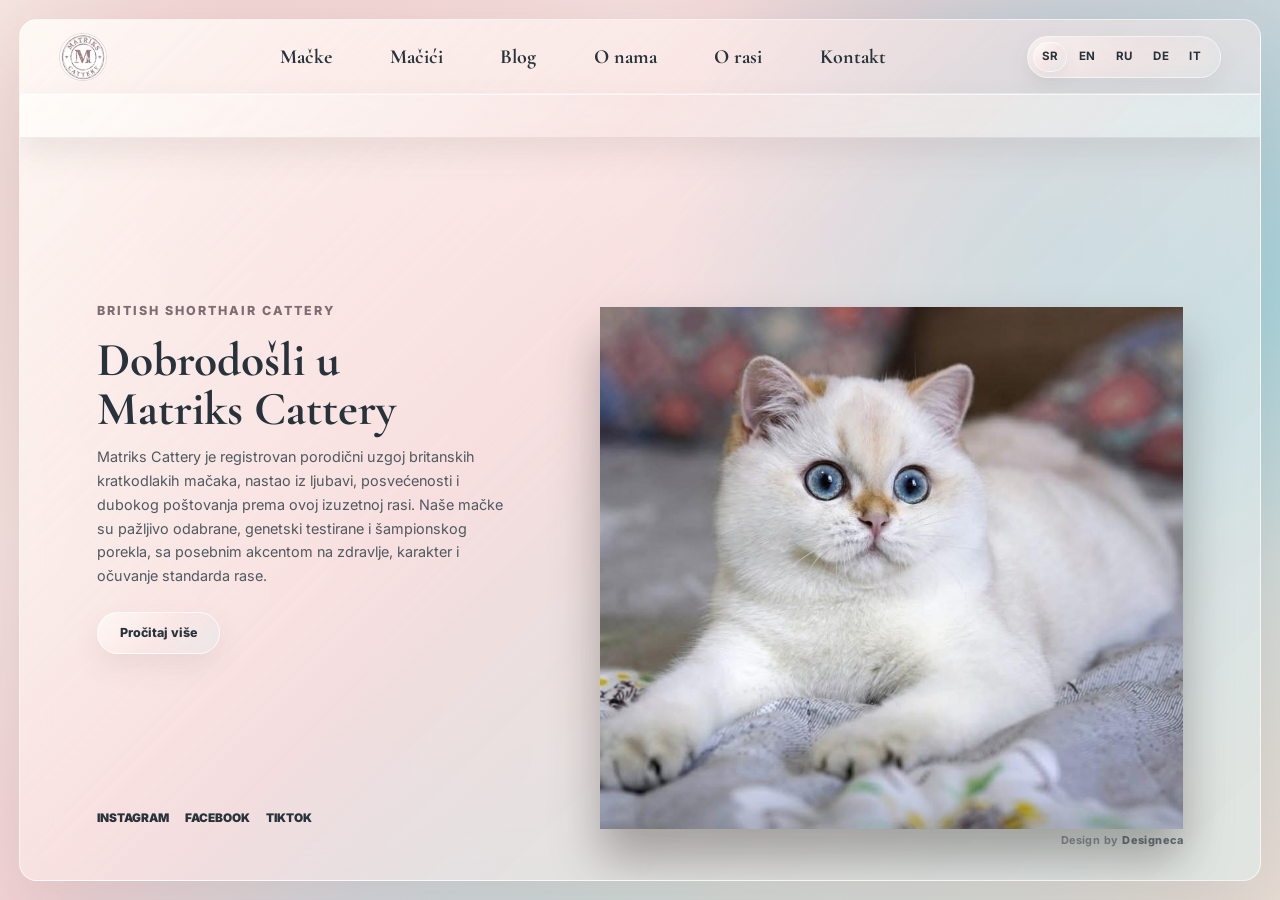
==== commit fcc238f3: "kontakt" ====
--- a/index.html
+++ b/index.html
@@ -14,7 +14,7 @@
       href="https://fonts.googleapis.com/css2?family=Cormorant+Garamond:wght@500;600;700&family=Inter:wght@400;500;600;700&display=swap"
       rel="stylesheet"
     />
-    <link rel="stylesheet" href="styles.css?v=home-news-ticker-13" />
+    <link rel="stylesheet" href="styles.css?v=social-links-1" />
   </head>
   <body class="public-page home-page">
     <div class="intro" id="intro" aria-label="Matriks Cattery intro">
@@ -83,8 +83,9 @@
 
           <div class="hero-social" aria-label="Društvene mreže i potpis dizajna">
             <div class="hero-social-links">
-              <a href="https://www.instagram.com/matrikscattery/">Instagram</a>
-              <a href="kontakt.html">Facebook</a>
+              <a href="https://www.instagram.com/matrikscattery/" target="_blank" rel="noopener noreferrer">Instagram</a>
+              <a href="https://www.facebook.com/matrikscattery" target="_blank" rel="noopener noreferrer">Facebook</a>
+              <a href="https://www.tiktok.com/@matrikscattery" target="_blank" rel="noopener noreferrer">TikTok</a>
             </div>
             <p>Design by <a href="https://www.designeca.rs" target="_blank" rel="noopener noreferrer">Designeca</a></p>
           </div>
@@ -97,6 +98,6 @@
       <div class="modal-content" id="modalContent"></div>
     </dialog>
 
-    <script src="script.js?v=home-news-ticker-13"></script>
+    <script src="script.js?v=social-links-1"></script>
   </body>
 </html>
--- a/styles.css
+++ b/styles.css
@@ -954,6 +954,26 @@
   color: var(--ink);
   font-weight: 800;
   text-decoration: none;
+}
+
+.contact-panel a {
+  display: grid;
+  gap: 4px;
+}
+
+.contact-panel strong {
+  color: rgba(39, 50, 58, 0.62);
+  font-size: 0.72rem;
+  line-height: 1;
+  text-transform: uppercase;
+}
+
+.contact-panel em {
+  color: var(--ink);
+  font-style: normal;
+  font-size: clamp(0.96rem, 1.2vw, 1.08rem);
+  line-height: 1.25;
+  overflow-wrap: anywhere;
 }
 
 .contact-form {
@@ -4542,3 +4562,398 @@
     line-height: 1.34 !important;
   }
 }
+
+/* Larger mobile language buttons. */
+@media (max-width: 620px) {
+  .home-page .hero-topline {
+    grid-template-columns: 38px 38px minmax(0, 1fr) !important;
+  }
+
+  .home-page .top-actions {
+    right: 8px !important;
+    max-width: calc(100% - 88px) !important;
+  }
+
+  .home-page .language-switcher {
+    grid-template-columns: repeat(5, 29px) !important;
+    gap: 3px !important;
+    padding: 4px !important;
+  }
+
+  .home-page .language-switcher button {
+    width: 29px !important;
+    height: 29px !important;
+    font-size: 0.66rem !important;
+  }
+}
+
+@media (max-width: 380px) {
+  .home-page .language-switcher {
+    grid-template-columns: repeat(5, 27px) !important;
+  }
+
+  .home-page .language-switcher button {
+    width: 27px !important;
+    height: 27px !important;
+    font-size: 0.62rem !important;
+  }
+}
+
+/* Mobile CTA spacing on home slides. */
+@media (max-width: 620px) {
+  .home-page .hero-actions {
+    margin-bottom: 14px !important;
+  }
+
+  .home-page .hero-actions .button,
+  .home-page.has-news .hero-actions .button {
+    min-height: 32px !important;
+    padding: 7px 13px !important;
+    font-size: 0.76rem !important;
+  }
+}
+
+@media (max-width: 380px) {
+  .home-page .hero-actions {
+    margin-bottom: 10px !important;
+  }
+
+  .home-page .hero-actions .button,
+  .home-page.has-news .hero-actions .button {
+    min-height: 30px !important;
+    padding: 6px 12px !important;
+    font-size: 0.72rem !important;
+  }
+}
+
+/* Final breed-page contract: body and frame are fixed, content scrolls inside the frame. */
+body.breed-page.public-page {
+  height: 100svh !important;
+  min-height: 100svh !important;
+  overflow: hidden !important;
+}
+
+body.breed-page.frame-page main {
+  height: calc(100svh - clamp(18px, 3vw, 44px)) !important;
+  max-height: calc(100svh - clamp(18px, 3vw, 44px)) !important;
+  min-height: 0 !important;
+  display: grid !important;
+  grid-template-columns: 1fr !important;
+  grid-template-rows: 74px minmax(0, 1fr) !important;
+  overflow-x: hidden !important;
+  overflow-y: hidden !important;
+  overscroll-behavior: contain !important;
+}
+
+body.breed-page.frame-page .frame-topline {
+  z-index: 8 !important;
+}
+
+body.breed-page.frame-page .page-hero {
+  display: none !important;
+}
+
+body.breed-page.frame-page .breed {
+  grid-row: 2 !important;
+  display: grid !important;
+  grid-template-columns: minmax(260px, 0.7fr) minmax(0, 1fr) !important;
+  gap: clamp(28px, 5vw, 76px) !important;
+  align-items: center !important;
+  height: 100% !important;
+  max-height: 100% !important;
+  min-height: 0 !important;
+  overflow-x: hidden !important;
+  overflow-y: auto !important;
+  -webkit-overflow-scrolling: touch !important;
+  overscroll-behavior: contain !important;
+  touch-action: pan-y !important;
+}
+
+body.breed-page.frame-page .breed-image,
+body.breed-page.frame-page .breed-copy {
+  min-height: 0 !important;
+}
+
+body.breed-page.frame-page .breed-copy h2 {
+  max-width: 780px !important;
+  font-size: clamp(1.7rem, 3.1vw, 3.2rem) !important;
+  line-height: 1.08 !important;
+}
+
+body.breed-page.frame-page .breed-image img {
+  width: 100% !important;
+  height: auto !important;
+  max-height: min(68svh, 680px) !important;
+  object-fit: contain !important;
+}
+
+@media (max-width: 920px) {
+  body.breed-page.frame-page main {
+    height: calc(100svh - 16px) !important;
+    max-height: calc(100svh - 16px) !important;
+    grid-template-rows: 64px minmax(0, 1fr) !important;
+  }
+
+  body.breed-page.frame-page .breed {
+    grid-template-columns: 1fr !important;
+    align-items: start !important;
+    height: 100% !important;
+    max-height: 100% !important;
+    padding: 16px 14px 34px !important;
+    overflow-x: hidden !important;
+    overflow-y: auto !important;
+  }
+
+  body.breed-page.frame-page .breed-image {
+    width: min(520px, 100%) !important;
+    justify-self: center !important;
+  }
+
+  body.breed-page.frame-page .breed-image img {
+    max-height: min(48svh, 440px) !important;
+  }
+}
+
+@media (max-width: 620px) {
+  body.breed-page.frame-page main {
+    height: calc(100svh - 12px) !important;
+    max-height: calc(100svh - 12px) !important;
+    grid-template-rows: 62px minmax(0, 1fr) !important;
+  }
+
+  body.breed-page.frame-page .breed {
+    gap: 18px !important;
+    padding: 16px 14px 38px !important;
+  }
+
+  body.breed-page.frame-page .breed-image img {
+    max-height: min(42svh, 360px) !important;
+  }
+}
+
+/* Keep the opened mobile menu above the home ticker. */
+@media (max-width: 920px) {
+  .home-page .hero-topline.is-menu-open {
+    z-index: 60 !important;
+  }
+
+  .home-page .hero-topline.is-menu-open .hero-mini-nav {
+    z-index: 61 !important;
+  }
+
+  .home-page .news-ticker {
+    z-index: 5 !important;
+  }
+}
+
+/* Definitive mobile language sizing across all frame/home pages. */
+@media (max-width: 620px) {
+  .public-page .hero-topline,
+  .public-page .frame-topline {
+    grid-template-columns: 38px 38px minmax(0, 1fr) !important;
+  }
+
+  .public-page .top-actions {
+    right: 8px !important;
+    max-width: calc(100% - 88px) !important;
+  }
+
+  .public-page .language-switcher {
+    grid-template-columns: repeat(5, 29px) !important;
+    gap: 3px !important;
+    padding: 4px !important;
+  }
+
+  .public-page .language-switcher button {
+    width: 29px !important;
+    min-width: 29px !important;
+    height: 29px !important;
+    min-height: 29px !important;
+    font-size: 0.66rem !important;
+  }
+}
+
+@media (max-width: 380px) {
+  .public-page .language-switcher {
+    grid-template-columns: repeat(5, 27px) !important;
+  }
+
+  .public-page .language-switcher button {
+    width: 27px !important;
+    min-width: 27px !important;
+    height: 27px !important;
+    min-height: 27px !important;
+    font-size: 0.62rem !important;
+  }
+}
+
+/* O rasi: page stays fixed, only the content stage scrolls. */
+body.breed-page.public-page {
+  position: fixed !important;
+  inset: 0 !important;
+  width: 100% !important;
+  height: var(--breed-vh, 100svh) !important;
+  min-height: var(--breed-vh, 100svh) !important;
+  max-height: var(--breed-vh, 100svh) !important;
+  overflow: hidden !important;
+}
+
+body.breed-page.frame-page main {
+  height: calc(var(--breed-vh, 100svh) - clamp(18px, 3vw, 44px)) !important;
+  max-height: calc(var(--breed-vh, 100svh) - clamp(18px, 3vw, 44px)) !important;
+  min-height: 0 !important;
+  display: grid !important;
+  grid-template-columns: 1fr !important;
+  grid-template-rows: 74px minmax(0, 1fr) !important;
+  overflow: hidden !important;
+  overscroll-behavior: contain !important;
+}
+
+body.breed-page.frame-page .page-hero {
+  display: none !important;
+}
+
+body.breed-page.frame-page .breed-scroll-frame {
+  grid-row: 2 !important;
+  width: 100% !important;
+  height: 100% !important;
+  max-height: 100% !important;
+  min-height: 0 !important;
+  overflow-x: hidden !important;
+  overflow-y: scroll !important;
+  -webkit-overflow-scrolling: touch !important;
+  overscroll-behavior: contain !important;
+  touch-action: pan-y !important;
+  scrollbar-width: thin;
+}
+
+body.breed-page.frame-page .breed {
+  display: grid !important;
+  grid-template-columns: minmax(260px, 0.7fr) minmax(0, 1fr) !important;
+  gap: clamp(28px, 5vw, 76px) !important;
+  align-items: center !important;
+  height: auto !important;
+  max-height: none !important;
+  min-height: 100% !important;
+  overflow: visible !important;
+}
+
+body.breed-page.frame-page .breed-image,
+body.breed-page.frame-page .breed-copy {
+  min-height: 0 !important;
+}
+
+body.breed-page.frame-page .breed-image img {
+  width: 100% !important;
+  height: auto !important;
+  max-height: min(68svh, 680px) !important;
+  object-fit: contain !important;
+}
+
+@media (max-width: 920px) {
+  body.breed-page.frame-page main {
+    height: calc(var(--breed-vh, 100svh) - 16px) !important;
+    max-height: calc(var(--breed-vh, 100svh) - 16px) !important;
+    grid-template-rows: 64px minmax(0, 1fr) !important;
+  }
+
+  body.breed-page.frame-page .breed-scroll-frame {
+    height: 100% !important;
+    max-height: 100% !important;
+    overflow-y: scroll !important;
+  }
+
+  body.breed-page.frame-page .breed {
+    grid-template-columns: 1fr !important;
+    align-items: start !important;
+    min-height: auto !important;
+    padding: 16px 14px 40px !important;
+    gap: 20px !important;
+  }
+
+  body.breed-page.frame-page .breed-image {
+    width: min(520px, 100%) !important;
+    justify-self: center !important;
+  }
+
+  body.breed-page.frame-page .breed-image img {
+    max-height: min(42svh, 380px) !important;
+  }
+}
+
+@media (max-width: 620px) {
+  body.breed-page.frame-page main {
+    height: calc(var(--breed-vh, 100svh) - 12px) !important;
+    max-height: calc(var(--breed-vh, 100svh) - 12px) !important;
+    grid-template-rows: 62px minmax(0, 1fr) !important;
+  }
+
+  body.breed-page.frame-page .breed {
+    padding: 16px 14px 48px !important;
+    gap: 18px !important;
+  }
+
+  body.breed-page.frame-page .breed-copy h2 {
+    font-size: clamp(1.45rem, 7vw, 2.15rem) !important;
+    line-height: 1.1 !important;
+  }
+
+  body.breed-page.frame-page .breed-image img {
+    max-height: min(36svh, 320px) !important;
+  }
+}
+
+/* Compact contact details after adding social channels. */
+.contact-page .contact-panel {
+  gap: 1px !important;
+}
+
+.contact-page .contact-panel a,
+.contact-page .contact-panel span {
+  padding: 14px 16px !important;
+}
+
+.contact-page .contact-panel strong {
+  font-size: 0.66rem !important;
+}
+
+.contact-page .contact-panel em {
+  font-size: 0.9rem !important;
+  line-height: 1.18 !important;
+}
+
+@media (max-width: 920px) {
+  .contact-page .contact-panel a,
+  .contact-page .contact-panel span {
+    padding: 10px 12px !important;
+  }
+
+  .contact-page .contact-panel strong {
+    font-size: 0.58rem !important;
+  }
+
+  .contact-page .contact-panel em {
+    font-size: 0.78rem !important;
+    line-height: 1.12 !important;
+  }
+}
+
+@media (max-width: 620px) {
+  .contact-page .contact-copy {
+    gap: 8px !important;
+  }
+
+  .contact-page .contact-panel a,
+  .contact-page .contact-panel span {
+    padding: 7px 10px !important;
+  }
+
+  .contact-page .contact-panel strong {
+    font-size: 0.52rem !important;
+  }
+
+  .contact-page .contact-panel em {
+    font-size: 0.7rem !important;
+    line-height: 1.08 !important;
+  }
+}
